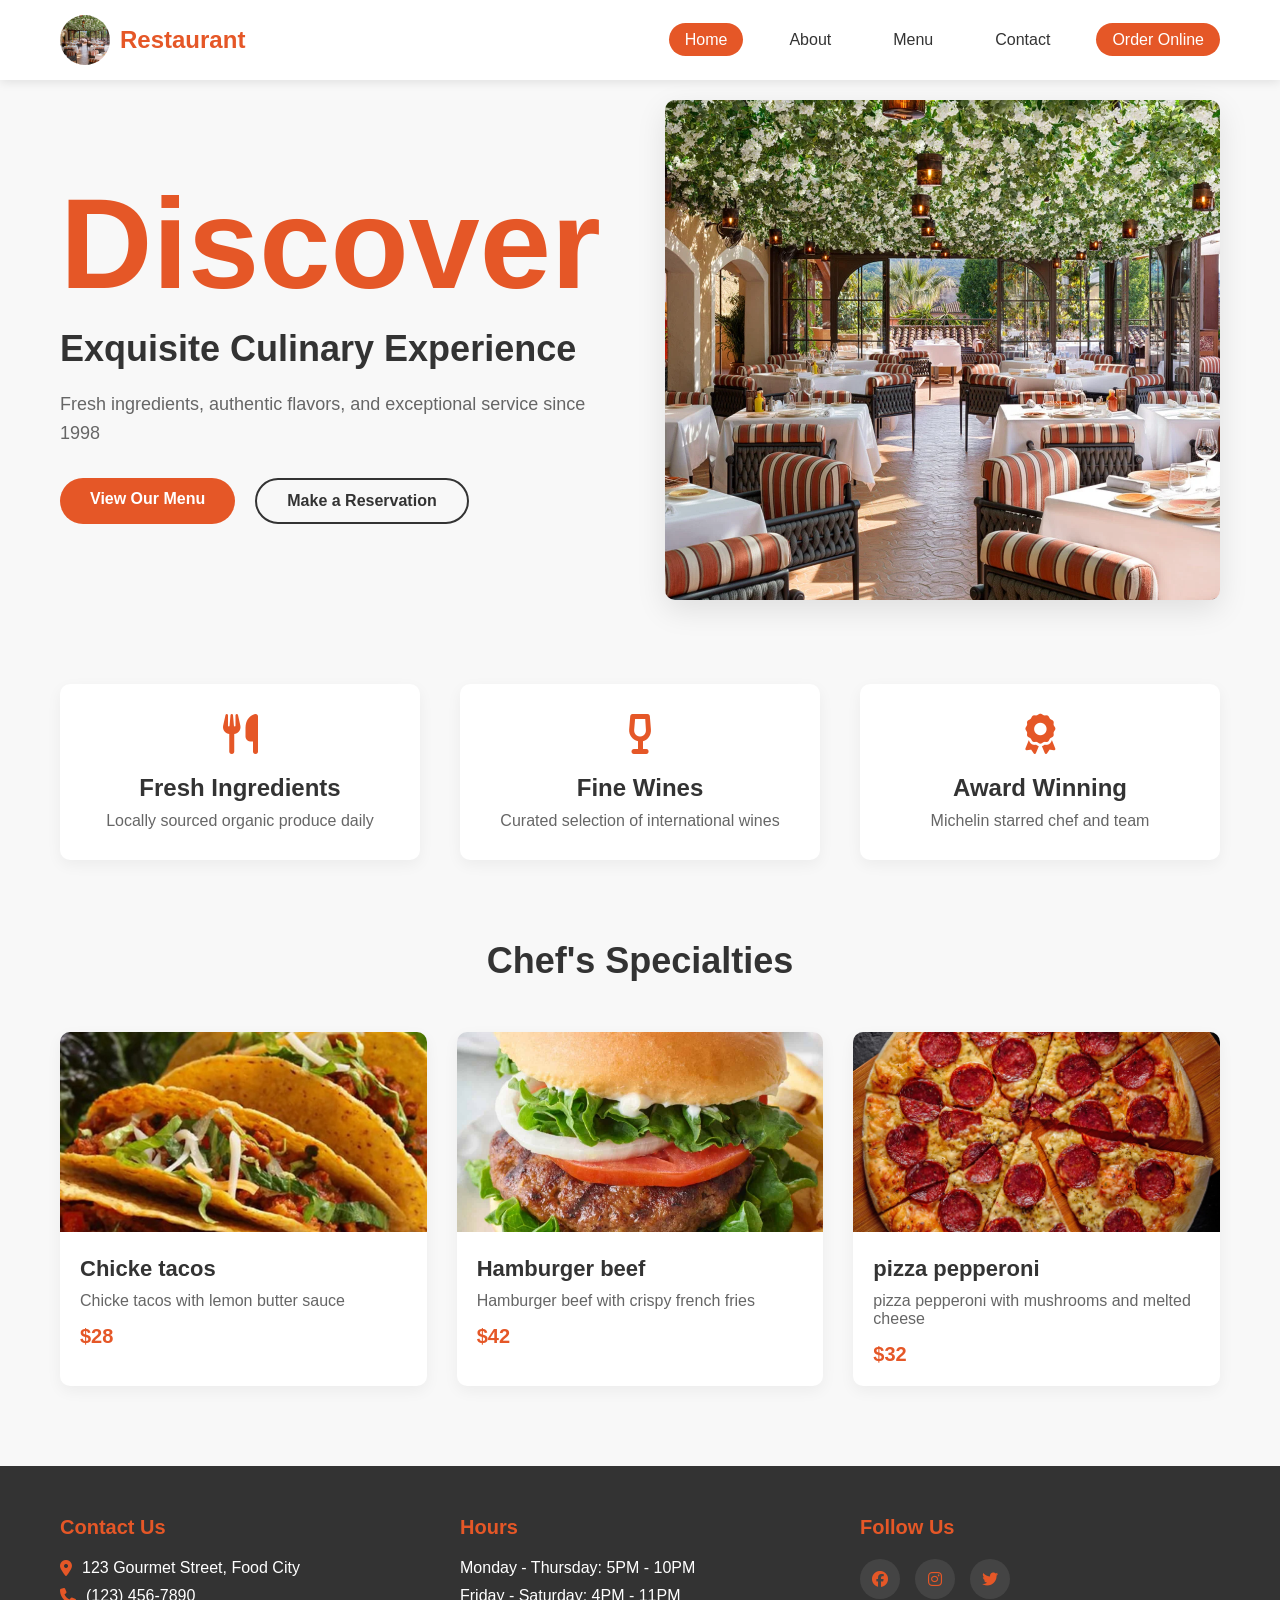
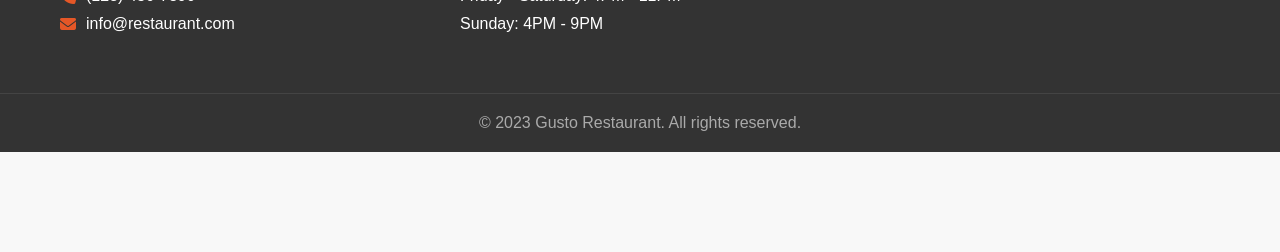
==== index.html @ 21a304e9 "first commit" ====
<!DOCTYPE html>
<html lang="en">
<head>
    <meta charset="UTF-8">
    <meta name="viewport" content="width=device-width, initial-scale=1.0">
    <title>Restaurant - Fine Dining Experience</title>
    <link rel="stylesheet" href="style.css">
    <link rel="stylesheet" href="https://cdnjs.cloudflare.com/ajax/libs/font-awesome/6.4.0/css/all.min.css">
</head>
<body>
    <!-- Navigation -->
    <nav>
        <div class="nav-container">
            <div class="logo">
                <a href="#"><img src="images/Restaurant.jpg" alt="Gusto Restaurant Logo">Restaurant</a>
            </div>
            <ul class="nav-menu">
                <li><a href="#" class="active">Home</a></li>
                <li><a href="#about">About</a></li>
                <li><a href="menu.html">Menu</a></li>
                <li><a href="#contact">Contact</a></li>
                <li><a href="menu.html" class="order-btn">Order Online</a></li>
            </ul>
            <div class="hamburger">
                <i class="fas fa-bars"></i>
            </div>
        </div>
    </nav>

    <!-- Hero Section -->
    <section class="hero">
        <div class="hero-content">
            <h1>Discover</h1>
            <h2>Exquisite Culinary Experience</h2>
            <p>Fresh ingredients, authentic flavors, and exceptional service since 1998</p>
            <div class="hero-buttons">
                <a href="menu.html" class="btn-primary">View Our Menu</a>
                <a href="#reservation" class="btn-secondary">Make a Reservation</a>
            </div>
        </div>
        <div class="hero-image">
            <img src="images/Restaurant.jpg" alt="Restaurant interior">
        </div>
    </section>

    <!-- Features Section -->
    <section class="features">
        <div class="feature-card">
            <i class="fas fa-utensils"></i>
            <h3>Fresh Ingredients</h3>
            <p>Locally sourced organic produce daily</p>
        </div>
        <div class="feature-card">
            <i class="fas fa-wine-glass-alt"></i>
            <h3>Fine Wines</h3>
            <p>Curated selection of international wines</p>
        </div>
        <div class="feature-card">
            <i class="fas fa-award"></i>
            <h3>Award Winning</h3>
            <p>Michelin starred chef and team</p>
        </div>
    </section>

    <!-- Menu Preview -->
    <section class="menu-preview" id="menu">
        <h2>Chef's Specialties</h2>
        <div class="menu-items">
            <div class="menu-item">
                <img src="images/chicken-tacos.jpg" alt="Chicke tacos">
                <h3>Chicke tacos</h3>
                <p>Chicke tacos with lemon butter sauce</p>
                <span class="price">$28</span>
            </div>
            <div class="menu-item">
                <img src="images/Hamburger_beef.jpg" alt="Hamburger beef">
                <h3>Hamburger beef</h3>
                <p>Hamburger beef with crispy french fries</p>
                <span class="price">$42</span>
            </div>
            <div class="menu-item">
                <img src="images/pizza_pepperoni.jpg" alt="pizza pepperoni">
                <h3>pizza pepperoni</h3>
                <p>pizza pepperoni with mushrooms and melted cheese</p>
                <span class="price">$32</span>
            </div>
        </div>
    </section>

    <!-- Footer -->
    <footer id="contact">
        <div class="footer-content">
            <div class="footer-section">
                <h3>Contact Us</h3>
                <p><i class="fas fa-map-marker-alt"></i> 123 Gourmet Street, Food City</p>
                <p><i class="fas fa-phone"></i> (123) 456-7890</p>
                <p><i class="fas fa-envelope"></i> info@restaurant.com</p>
            </div>
            <div class="footer-section">
                <h3>Hours</h3>
                <p>Monday - Thursday: 5PM - 10PM</p>
                <p>Friday - Saturday: 4PM - 11PM</p>
                <p>Sunday: 4PM - 9PM</p>
            </div>
            <div class="footer-section">
                <h3>Follow Us</h3>
                <div class="social-icons">
                    <a href="#"><i class="fab fa-facebook"></i></a>
                    <a href="#"><i class="fab fa-instagram"></i></a>
                    <a href="#"><i class="fab fa-twitter"></i></a>
                </div>
            </div>
        </div>
        <div class="footer-bottom">
            <p>&copy; 2023 Gusto Restaurant. All rights reserved.</p>
        </div>
    </footer>

    <script src="script.js"></script>
</body>
</html>
---- style.css ----
* {
    margin: 0;
    padding: 0;
    box-sizing: border-box;
    font-family: 'Segoe UI', Tahoma, Geneva, Verdana, sans-serif;
}

body {
    margin: 0;
    padding: 0;
    background-color: #f8f8f8;
    color: #333;
}

/* Navigation Styles */
nav {
    background-color: white;
    box-shadow: 0 2px 10px rgba(0,0,0,0.1);
    position: fixed;
    width: 100%;
    top: 0;
    z-index: 1000;
}

.nav-container {
    max-width: 1200px;
    margin: 0 auto;
    padding: 0 20px;
    display: flex;
    justify-content: space-between;
    align-items: center;
    height: 80px;
}

.logo {
    display: flex;
    align-items: center;
}

.logo a {
    display: flex;
    align-items: center;
    text-decoration: none;
    color: #E55727;
    font-size: 24px;
    font-weight: bold;
}

.logo img {
    width: 50px;
    height: 50px;
    border-radius: 50%;
    margin-right: 10px;
    object-fit: cover;
}

.nav-menu {
    display: flex;
    list-style-type: none;
    gap: 30px;
}

.nav-menu li a {
    text-decoration: none;
    color: #333;
    font-weight: 500;
    padding: 8px 16px;
    border-radius: 25px;
    transition: all 0.3s ease;
}

.nav-menu li a:hover {
    color: white;
    background-color: #E55727;
}

.nav-menu li a.active {
    background-color: #E55727;
    color: white;
}

.nav-menu li a.order-btn {
    background-color: #E55727;
    color: white;
}

.nav-menu li a.order-btn:hover {
    background-color: #E55727;
}

.hamburger {
    display: none;
    font-size: 24px;
    cursor: pointer;
}

/* Hero Section */
.hero {
    max-width: 1200px;
    margin: 100px auto 50px;
    padding: 0 20px;
    display: grid;
    grid-template-columns: 1fr 1fr;
    gap: 50px;
    align-items: center;
}

.hero-content h1 {
    font-size: 128px;
    color: #E55727;
    line-height: 1;
    margin-bottom: 20px;
}

.hero-content h2 {
    font-size: 36px;
    color: #333;
    margin-bottom: 20px;
}

.hero-content p {
    font-size: 18px;
    color: #666;
    margin-bottom: 30px;
    line-height: 1.6;
}

.hero-buttons {
    display: flex;
    gap: 20px;
}

.btn-primary, .btn-secondary {
    padding: 12px 30px;
    border-radius: 25px;
    text-decoration: none;
    font-weight: 600;
    display: inline-block;
    transition: all 0.3s ease;
}

.btn-primary {
    background-color: #E55727;
    color: white;
}

.btn-primary:hover {
    background-color: #c94a20;
    transform: translateY(-3px);
    box-shadow: 0 5px 15px rgba(229, 87, 39, 0.3);
}

.btn-secondary {
    background-color: transparent;
    color: #333;
    border: 2px solid #333;
}

.btn-secondary:hover {
    background-color: #333;
    color: white;
    transform: translateY(-3px);
}

.hero-image img {
    width: 100%;
    height: 500px;
    object-fit: cover;
    border-radius: 10px;
    box-shadow: 0 10px 30px rgba(0,0,0,0.1);
}

/* Features Section */
.features {
    max-width: 1200px;
    margin: 80px auto;
    padding: 0 20px;
    display: grid;
    grid-template-columns: repeat(3, 1fr);
    gap: 40px;
}

.feature-card {
    text-align: center;
    padding: 30px;
    background-color: white;
    border-radius: 10px;
    box-shadow: 0 5px 15px rgba(0,0,0,0.05);
    transition: transform 0.3s ease;
}

.feature-card:hover {
    transform: translateY(-10px);
}

.feature-card i {
    font-size: 40px;
    color: #E55727;
    margin-bottom: 20px;
}

.feature-card h3 {
    font-size: 24px;
    margin-bottom: 10px;
    color: #333;
}

.feature-card p {
    color: #666;
}

/* Menu Preview */
.menu-preview {
    max-width: 1200px;
    margin: 80px auto;
    padding: 0 20px;
}

.menu-preview h2 {
    text-align: center;
    font-size: 36px;
    margin-bottom: 50px;
    color: #333;
}

.menu-items {
    display: grid;
    grid-template-columns: repeat(3, 1fr);
    gap: 30px;
}

.menu-item {
    background-color: white;
    border-radius: 10px;
    overflow: hidden;
    box-shadow: 0 5px 15px rgba(0,0,0,0.05);
    transition: transform 0.3s ease;
}

.menu-item:hover {
    transform: translateY(-10px);
}

.menu-item img {
    width: 100%;
    height: 200px;
    object-fit: cover;
}

.menu-item h3 {
    padding: 20px 20px 10px;
    font-size: 22px;
    color: #333;
}

.menu-item p {
    padding: 0 20px;
    color: #666;
    margin-bottom: 15px;
}

.price {
    display: block;
    padding: 0 20px 20px;
    font-size: 20px;
    font-weight: bold;
    color: #E55727;
}

/* Footer */
footer {
    background-color: #333;
    color: white;
    margin-top: 80px;
}

.footer-content {
    max-width: 1200px;
    margin: 0 auto;
    padding: 50px 20px;
    display: grid;
    grid-template-columns: repeat(3, 1fr);
    gap: 40px;
}

.footer-section h3 {
    font-size: 20px;
    margin-bottom: 20px;
    color: #E55727;
}

.footer-section p {
    margin-bottom: 10px;
    display: flex;
    align-items: center;
    gap: 10px;
}

.footer-section i {
    color: #E55727;
}

.social-icons {
    display: flex;
    gap: 15px;
    margin-top: 20px;
}

.social-icons a {
    display: inline-flex;
    align-items: center;
    justify-content: center;
    width: 40px;
    height: 40px;
    background-color: #444;
    border-radius: 50%;
    color: white;
    text-decoration: none;
    transition: all 0.3s ease;
}

.social-icons a:hover {
    background-color: #E55727;
    transform: translateY(-3px);
}

.footer-bottom {
    text-align: center;
    padding: 20px;
    border-top: 1px solid #444;
    color: #aaa;
}

/* Responsive Design */
@media (max-width: 1024px) {
    .hero-content h1 {
        font-size: 96px;
    }
    
    .features, .menu-items {
        grid-template-columns: repeat(2, 1fr);
    }
}

@media (max-width: 768px) {
    .nav-menu {
        display: none;
        position: absolute;
        top: 80px;
        left: 0;
        width: 100%;
        background-color: white;
        flex-direction: column;
        padding: 20px;
        box-shadow: 0 5px 10px rgba(0,0,0,0.1);
    }
    
    .nav-menu.active {
        display: flex;
    }
    
    .hamburger {
        display: block;
    }
    
    .hero {
        grid-template-columns: 1fr;
        margin-top: 120px;
    }
    
    .hero-content h1 {
        font-size: 72px;
    }
    
    .hero-content h2 {
        font-size: 28px;
    }
    
    .hero-buttons {
        flex-direction: column;
    }
    
    .features, .menu-items, .footer-content {
        grid-template-columns: 1fr;
    }
}


/* Menu Header */
.menu-header {
    background: linear-gradient(rgba(0, 0, 0, 0.7), rgba(0, 0, 0, 0.7)), 
                url('https://images.unsplash.com/photo-1414235077428-338989a2e8c0?ixlib=rb-4.0.3&auto=format&fit=crop&w=1470&q=80');
    background-size: cover;
    background-position: center;
    height: 300px;
    display: flex;
    align-items: center;
    justify-content: center;
    margin-top: 80px;
}

.menu-title h1 {
    font-size: 72px;
    color: white;
    text-align: center;
    text-transform: uppercase;
    letter-spacing: 3px;
    text-shadow: 2px 2px 4px rgba(0, 0, 0, 0.5);
}

/* Menu Section */
.menu-section {
    padding: 60px 0;
    background-color: #f8f8f8;
}

.container {
    max-width: 1200px;
    margin: 0 auto;
    padding: 0 20px;
}

.menu-row {
    display: grid;
    grid-template-columns: repeat(2, 1fr);
    gap: 30px;
    margin-bottom: 30px;
}

.menu-item-card {
    background-color: white;
    border-radius: 15px;
    overflow: hidden;
    box-shadow: 0 5px 15px rgba(0, 0, 0, 0.08);
    transition: all 0.3s ease;
    display: flex;
    height: 200px;
}

.menu-item-card:hover {
    transform: translateY(-5px);
    box-shadow: 0 10px 25px rgba(0, 0, 0, 0.12);
}

.menu-item-image {
    width: 40%;
    overflow: hidden;
}

.menu-item-image img {
    width: 100%;
    height: 100%;
    object-fit: cover;
    transition: transform 0.3s ease;
}

.menu-item-card:hover .menu-item-image img {
    transform: scale(1.05);
}

.menu-item-content {
    width: 60%;
    padding: 20px;
    display: flex;
    flex-direction: column;
    justify-content: space-between;
}

.menu-item-content h3 {
    font-size: 22px;
    color: #333;
    margin-bottom: 10px;
    font-weight: 600;
}

.item-description {
    color: #666;
    font-size: 14px;
    line-height: 1.5;
    margin-bottom: 15px;
    flex-grow: 1;
}

.item-bottom {
    display: flex;
    justify-content: space-between;
    align-items: center;
}

.item-price {
    font-size: 24px;
    font-weight: bold;
    color: #E55727;
}

.quantity-controls {
    display: flex;
    align-items: center;
    background-color: #f0f0f0;
    border-radius: 25px;
    padding: 5px;
}

.quantity-btn {
    background-color: #E55727;
    color: white;
    border: none;
    width: 30px;
    height: 30px;
    border-radius: 50%;
    display: flex;
    align-items: center;
    justify-content: center;
    cursor: pointer;
    font-size: 14px;
    transition: all 0.3s ease;
}

.quantity-btn:hover {
    background-color: #c94a20;
    transform: scale(1.1);
}

.quantity {
    margin: 0 15px;
    font-size: 18px;
    font-weight: 600;
    min-width: 30px;
    text-align: center;
}

/* Order Summary */
.order-summary {
    position: fixed;
    bottom: 0;
    left: 0;
    right: 0;
    background-color: white;
    box-shadow: 0 -5px 15px rgba(0, 0, 0, 0.1);
    padding: 20px;
    z-index: 100;
}

.order-container {
    max-width: 1200px;
    margin: 0 auto;
    display: flex;
    align-items: center;
    justify-content: space-between;
}

.order-container h3 {
    font-size: 24px;
    color: #333;
    margin-right: 30px;
}

.order-items {
    flex-grow: 1;
    display: flex;
    gap: 20px;
    overflow-x: auto;
    padding: 10px 0;
}

.order-item {
    display: flex;
    align-items: center;
    background-color: #f8f8f8;
    padding: 10px 15px;
    border-radius: 10px;
    min-width: 200px;
}

.order-item span {
    margin-right: 10px;
}

.order-item-name {
    font-weight: 500;
    flex-grow: 1;
}

.order-item-quantity {
    color: #E55727;
    font-weight: bold;
}

.order-item-price {
    font-weight: bold;
}

.order-total {
    margin: 0 30px;
    display: flex;
    align-items: center;
    gap: 10px;
}

.order-total span:first-child {
    font-size: 18px;
    color: #666;
}

.total-price {
    font-size: 28px;
    font-weight: bold;
    color: #E55727;
}

.checkout-btn {
    background-color: #E55727;
    color: white;
    border: none;
    padding: 15px 40px;
    border-radius: 25px;
    font-size: 18px;
    font-weight: 600;
    cursor: pointer;
    transition: all 0.3s ease;
}

.checkout-btn:hover {
    background-color: #E55727;
    transform: translateY(-2px);
}

/* Footer adjustments for menu page */
footer {
    margin-bottom: 100px; /* To make space for the order summary */
}

/* Responsive Design */
@media (max-width: 1024px) {
    .menu-row {
        grid-template-columns: 1fr;
    }
    
    .menu-item-card {
        height: auto;
    }
}

@media (max-width: 768px) {
    .menu-title h1 {
        font-size: 48px;
    }
    
    .order-container {
        flex-direction: column;
        gap: 20px;
    }
    
    .order-items {
        width: 100%;
        justify-content: flex-start;
    }
    
    .order-total {
        margin: 0;
    }
    
    footer {
        margin-bottom: 150px;
    }
}

@media (max-width: 480px) {
    .menu-item-card {
        flex-direction: column;
        height: auto;
    }
    
    .menu-item-image {
        width: 100%;
        height: 200px;
    }
    
    .menu-item-content {
        width: 100%;
    }
    
    .menu-item-content h3 {
        font-size: 20px;
    }
    
    .item-price {
        font-size: 20px;
    }
}
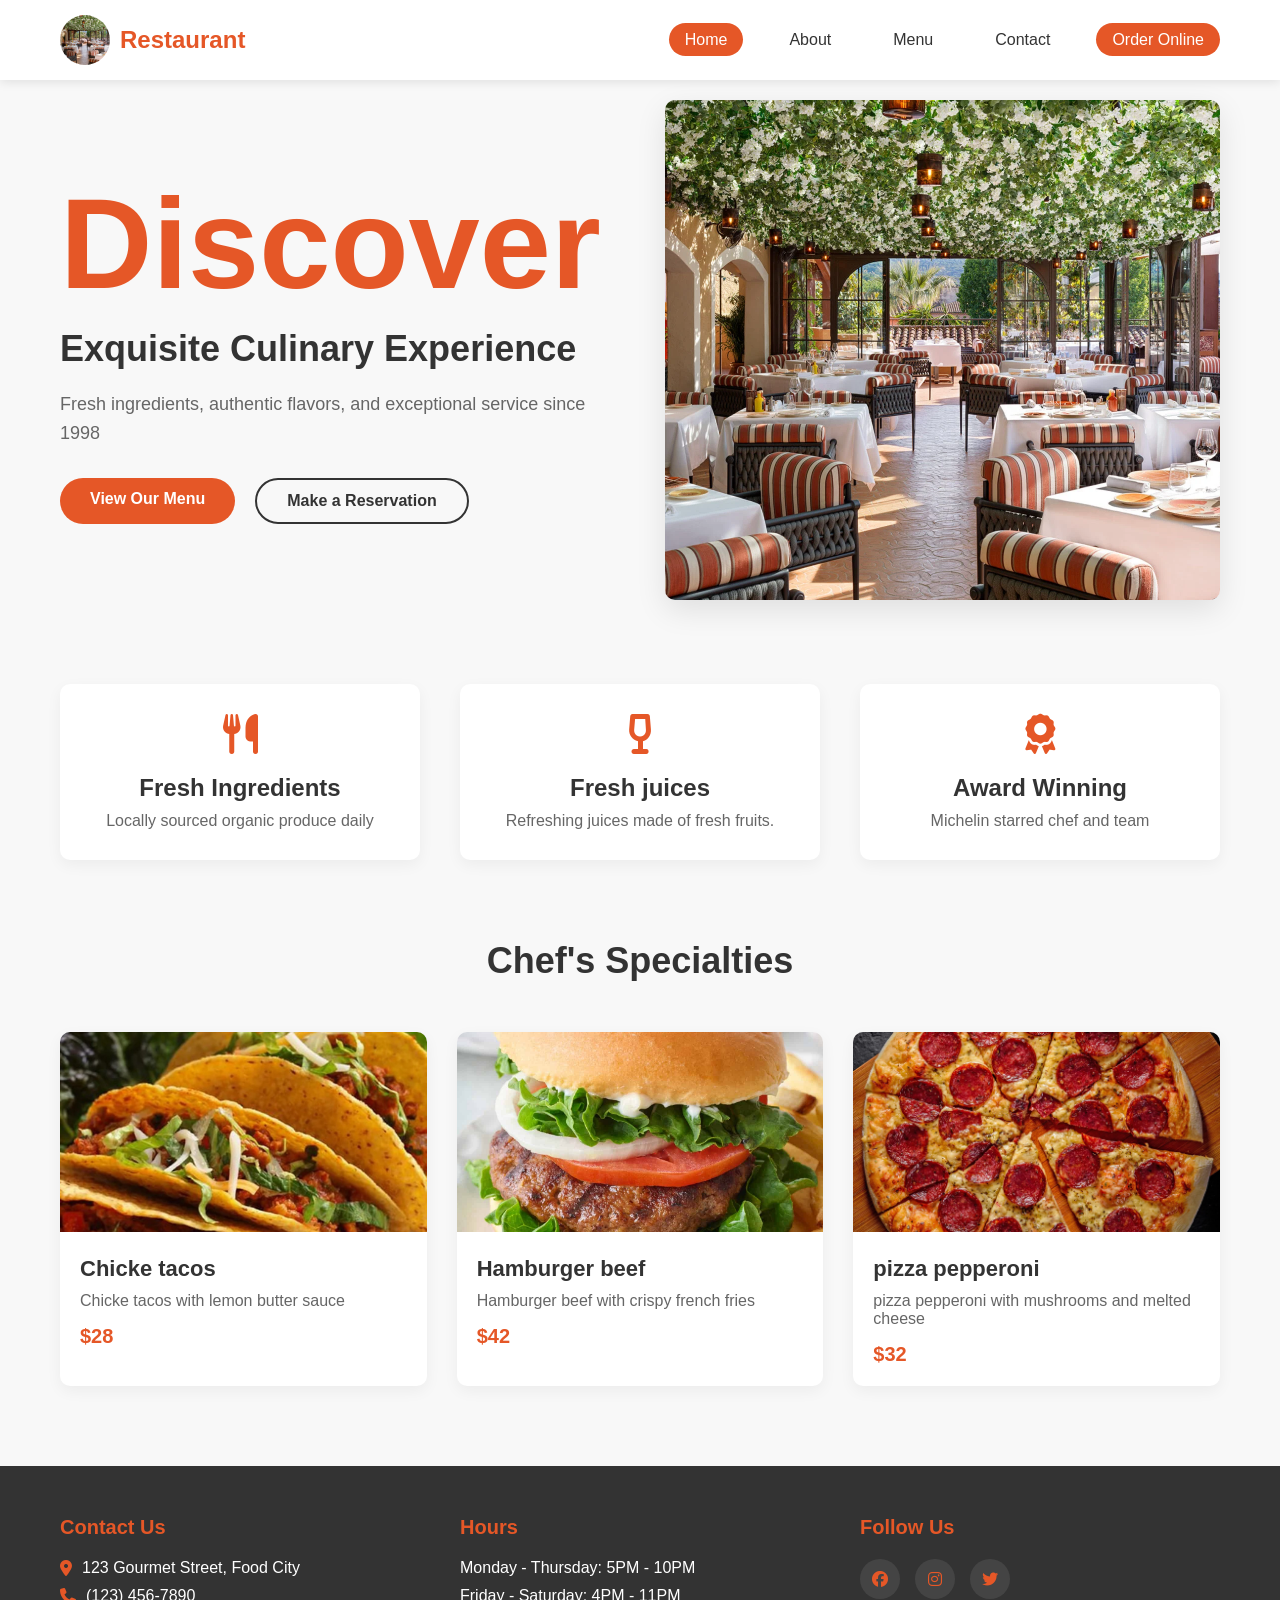
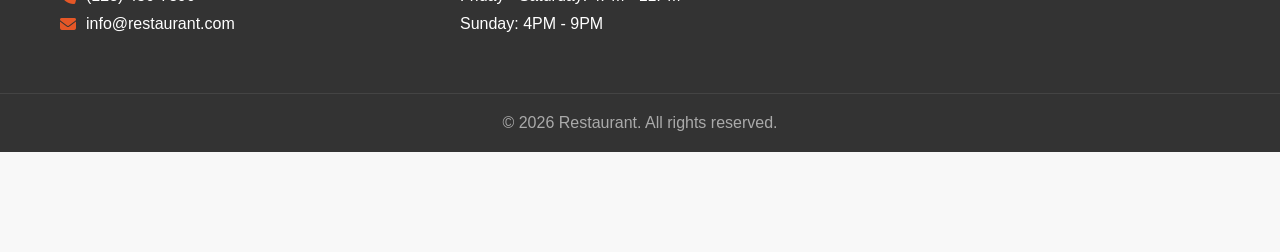
==== commit 07c0a648: "mege the js and css files into one" ====
--- a/index.html
+++ b/index.html
@@ -52,8 +52,8 @@
         </div>
         <div class="feature-card">
             <i class="fas fa-wine-glass-alt"></i>
-            <h3>Fine Wines</h3>
-            <p>Curated selection of international wines</p>
+            <h3>Fresh juices</h3>
+            <p>Refreshing juices made of fresh fruits.</p>
         </div>
         <div class="feature-card">
             <i class="fas fa-award"></i>
@@ -105,17 +105,18 @@
             <div class="footer-section">
                 <h3>Follow Us</h3>
                 <div class="social-icons">
-                    <a href="#"><i class="fab fa-facebook"></i></a>
-                    <a href="#"><i class="fab fa-instagram"></i></a>
-                    <a href="#"><i class="fab fa-twitter"></i></a>
+                    <a href="facebook.com"><i class="fab fa-facebook"></i></a>
+                    <a href="instagram.com"><i class="fab fa-instagram"></i></a>
+                    <a href="x.com"><i class="fab fa-twitter"></i></a>
                 </div>
             </div>
         </div>
         <div class="footer-bottom">
-            <p>&copy; 2023 Gusto Restaurant. All rights reserved.</p>
+            <p>&copy; 2026 Restaurant. All rights reserved.</p>
         </div>
     </footer>
 
-    <script src="script.js"></script>
+    <!-- <script src="script.js"></script> -->
+     <script src="script.js" defer></script>
 </body>
 </html>
--- a/style.css
+++ b/style.css
@@ -72,6 +72,7 @@
 .nav-menu li a:hover {
     color: white;
     background-color: #E55727;
+    box-shadow:2px 2px 2px #333;
 }
 
 .nav-menu li a.active {
@@ -79,6 +80,10 @@
     color: white;
 }
 
+.nav-menu li a.active:hover {
+    box-shadow:2px 2px 2px #333;
+}
+
 .nav-menu li a.order-btn {
     background-color: #E55727;
     color: white;
@@ -86,6 +91,7 @@
 
 .nav-menu li a.order-btn:hover {
     background-color: #E55727;
+    box-shadow:2px 2px 2px #333;
 }
 
 .hamburger {
@@ -687,4 +693,452 @@
     .item-price {
         font-size: 20px;
     }
+}
+
+/* Checkout Page Styles */
+.checkout-container {
+    max-width: 800px;
+    margin: 100px auto 50px;
+    padding: 0 20px;
+}
+
+.checkout-wrapper {
+    background-color: white;
+    border-radius: 20px;
+    box-shadow: 0 10px 30px rgba(0, 0, 0, 0.1);
+    overflow: hidden;
+    padding: 30px;
+}
+
+/* Receipt Header */
+.receipt-header {
+    display: flex;
+    align-items: center;
+    margin-bottom: 30px;
+    padding-bottom: 20px;
+    border-bottom: 2px solid #f0f0f0;
+}
+
+.device-icon {
+    background-color: #f8f8f8;
+    padding: 15px;
+    border-radius: 12px;
+    margin-right: 20px;
+    display: flex;
+    align-items: center;
+    gap: 10px;
+    font-size: 14px;
+    color: #666;
+}
+
+.device-icon i {
+    font-size: 24px;
+    color: #333;
+}
+
+.receipt-title h1 {
+    font-size: 28px;
+    color: #333;
+    margin-bottom: 5px;
+}
+
+.receipt-subtitle {
+    color: #666;
+    font-size: 16px;
+    margin-bottom: 5px;
+}
+
+.receipt-date {
+    color: #888;
+    font-size: 14px;
+}
+
+/* Receipt Navigation */
+.receipt-nav {
+    background-color: #f8f8f8;
+    border-radius: 12px;
+    padding: 15px;
+    margin-bottom: 30px;
+}
+
+.receipt-nav ul {
+    display: flex;
+    list-style: none;
+    justify-content: space-between;
+    margin: 0;
+    padding: 0;
+}
+
+.receipt-nav li a {
+    text-decoration: none;
+    color: #666;
+    font-weight: 500;
+    padding: 8px 16px;
+    border-radius: 20px;
+    transition: all 0.3s ease;
+}
+
+.receipt-nav li a:hover,
+.receipt-nav li a.active {
+    background-color: #E55727;
+    color: white;
+}
+
+/* Order Receipt */
+.order-receipt {
+    background-color: #f8f8f8;
+    border-radius: 15px;
+    padding: 30px;
+    margin-bottom: 30px;
+}
+
+.receipt-items {
+    margin-bottom: 30px;
+}
+
+.receipt-item {
+    display: flex;
+    justify-content: space-between;
+    align-items: center;
+    padding: 15px 0;
+    border-bottom: 1px dashed #ddd;
+}
+
+.receipt-item:last-child {
+    border-bottom: none;
+}
+
+.item-info {
+    display: flex;
+    align-items: center;
+    gap: 10px;
+}
+
+.item-info h3 {
+    font-size: 18px;
+    color: #333;
+    font-weight: 500;
+}
+
+.item-quantity {
+    color: #E55727;
+    font-weight: 600;
+    background-color: white;
+    padding: 2px 8px;
+    border-radius: 10px;
+    font-size: 14px;
+}
+
+.item-price {
+    font-size: 18px;
+    font-weight: 600;
+    color: #333;
+}
+
+/* Receipt Totals */
+.receipt-subtotal,
+.receipt-tax,
+.receipt-total {
+    display: flex;
+    justify-content: space-between;
+    align-items: center;
+    padding: 10px 0;
+}
+
+.receipt-subtotal {
+    margin-top: 20px;
+    padding-top: 20px;
+    border-top: 2px solid #ddd;
+}
+
+.receipt-total {
+    padding-top: 20px;
+    border-top: 2px solid #333;
+    margin-top: 10px;
+}
+
+.subtotal-label,
+.tax-label,
+.total-label {
+    font-size: 16px;
+    color: #666;
+}
+
+.subtotal-price,
+.tax-price {
+    font-size: 16px;
+    color: #666;
+}
+
+.total-label {
+    font-size: 20px;
+    font-weight: 600;
+    color: #333;
+}
+
+.total-price {
+    font-size: 28px;
+    font-weight: 700;
+    color: #E55727;
+}
+
+/* Order Details */
+.order-details {
+    background-color: white;
+    border-radius: 12px;
+    padding: 20px;
+    margin: 30px 0;
+}
+
+.detail-row {
+    display: flex;
+    justify-content: space-between;
+    align-items: center;
+    padding: 10px 0;
+    border-bottom: 1px solid #f0f0f0;
+}
+
+.detail-row:last-child {
+    border-bottom: none;
+}
+
+.detail-label {
+    color: #666;
+    font-size: 14px;
+}
+
+.detail-value {
+    color: #333;
+    font-weight: 500;
+}
+
+/* Thank You Section */
+.thank-you-section {
+    text-align: center;
+    padding: 40px 20px;
+    background: linear-gradient(135deg, #f8f8f8 0%, white 100%);
+    border-radius: 15px;
+    margin: 30px 0;
+    border: 2px dashed #E55727;
+}
+
+.thank-you-icon {
+    font-size: 64px;
+    color: #4CAF50;
+    margin-bottom: 20px;
+}
+
+.thank-you-section h2 {
+    font-size: 36px;
+    color: #333;
+    margin-bottom: 15px;
+    font-weight: 300;
+}
+
+.thank-you-message {
+    color: #666;
+    font-size: 16px;
+    line-height: 1.6;
+    max-width: 500px;
+    margin: 0 auto 20px;
+}
+
+.order-status {
+    font-size: 18px;
+    color: #333;
+}
+
+.status-preparing {
+    color: #E55727;
+    font-weight: 600;
+    background-color: rgba(229, 87, 39, 0.1);
+    padding: 5px 15px;
+    border-radius: 20px;
+}
+
+/* Action Buttons */
+.action-buttons {
+    display: grid;
+    grid-template-columns: repeat(3, 1fr);
+    gap: 15px;
+    margin: 30px 0;
+}
+
+.btn-home,
+.btn-order,
+.btn-receipt {
+    display: flex;
+    align-items: center;
+    justify-content: center;
+    gap: 10px;
+    padding: 15px;
+    border-radius: 10px;
+    text-decoration: none;
+    font-weight: 600;
+    font-size: 16px;
+    transition: all 0.3s ease;
+    border: none;
+    cursor: pointer;
+}
+
+.btn-home {
+    background-color: #333;
+    color: white;
+}
+
+.btn-home:hover {
+    background-color: #555;
+    transform: translateY(-3px);
+}
+
+.btn-order {
+    background-color: #E55727;
+    color: white;
+}
+
+.btn-order:hover {
+    background-color: #c94a20;
+    transform: translateY(-3px);
+}
+
+.btn-receipt {
+    background-color: white;
+    color: #333;
+    border: 2px solid #ddd;
+}
+
+.btn-receipt:hover {
+    background-color: #f8f8f8;
+    border-color: #333;
+    transform: translateY(-3px);
+}
+
+/* Order Timeline */
+.order-timeline {
+    display: flex;
+    justify-content: space-between;
+    position: relative;
+    margin: 40px 0 20px;
+}
+
+.order-timeline::before {
+    content: '';
+    position: absolute;
+    top: 30px;
+    left: 10%;
+    right: 10%;
+    height: 3px;
+    background-color: #ddd;
+    z-index: 1;
+}
+
+.timeline-step {
+    display: flex;
+    flex-direction: column;
+    align-items: center;
+    position: relative;
+    z-index: 2;
+    flex: 1;
+}
+
+.timeline-step.active .step-icon {
+    background-color: #E55727;
+    color: white;
+}
+
+.timeline-step.active .step-label {
+    color: #333;
+    font-weight: 600;
+}
+
+.step-icon {
+    width: 60px;
+    height: 60px;
+    background-color: #f8f8f8;
+    border-radius: 50%;
+    display: flex;
+    align-items: center;
+    justify-content: center;
+    font-size: 24px;
+    color: #999;
+    margin-bottom: 10px;
+    transition: all 0.3s ease;
+}
+
+.step-label {
+    font-size: 14px;
+    color: #999;
+    margin-bottom: 5px;
+    text-align: center;
+}
+
+.step-time {
+    font-size: 12px;
+    color: #999;
+    text-align: center;
+}
+
+/* Responsive Design */
+@media (max-width: 768px) {
+    .checkout-wrapper {
+        padding: 20px;
+    }
+    
+    .receipt-nav ul {
+        flex-direction: column;
+        gap: 10px;
+    }
+    
+    .receipt-nav li a {
+        display: block;
+        text-align: center;
+    }
+    
+    .action-buttons {
+        grid-template-columns: 1fr;
+    }
+    
+    .order-timeline {
+        flex-direction: column;
+        gap: 30px;
+    }
+    
+    .order-timeline::before {
+        display: none;
+    }
+    
+    .timeline-step {
+        flex-direction: row;
+        gap: 20px;
+        text-align: left;
+        align-items: center;
+    }
+    
+    .step-icon {
+        margin-bottom: 0;
+        min-width: 60px;
+    }
+}
+
+@media (max-width: 480px) {
+    .receipt-header {
+        flex-direction: column;
+        text-align: center;
+        gap: 20px;
+    }
+    
+    .device-icon {
+        margin-right: 0;
+        justify-content: center;
+    }
+    
+    .receipt-item {
+        flex-direction: column;
+        align-items: flex-start;
+        gap: 10px;
+    }
+    
+    .item-price {
+        align-self: flex-end;
+    }
 }
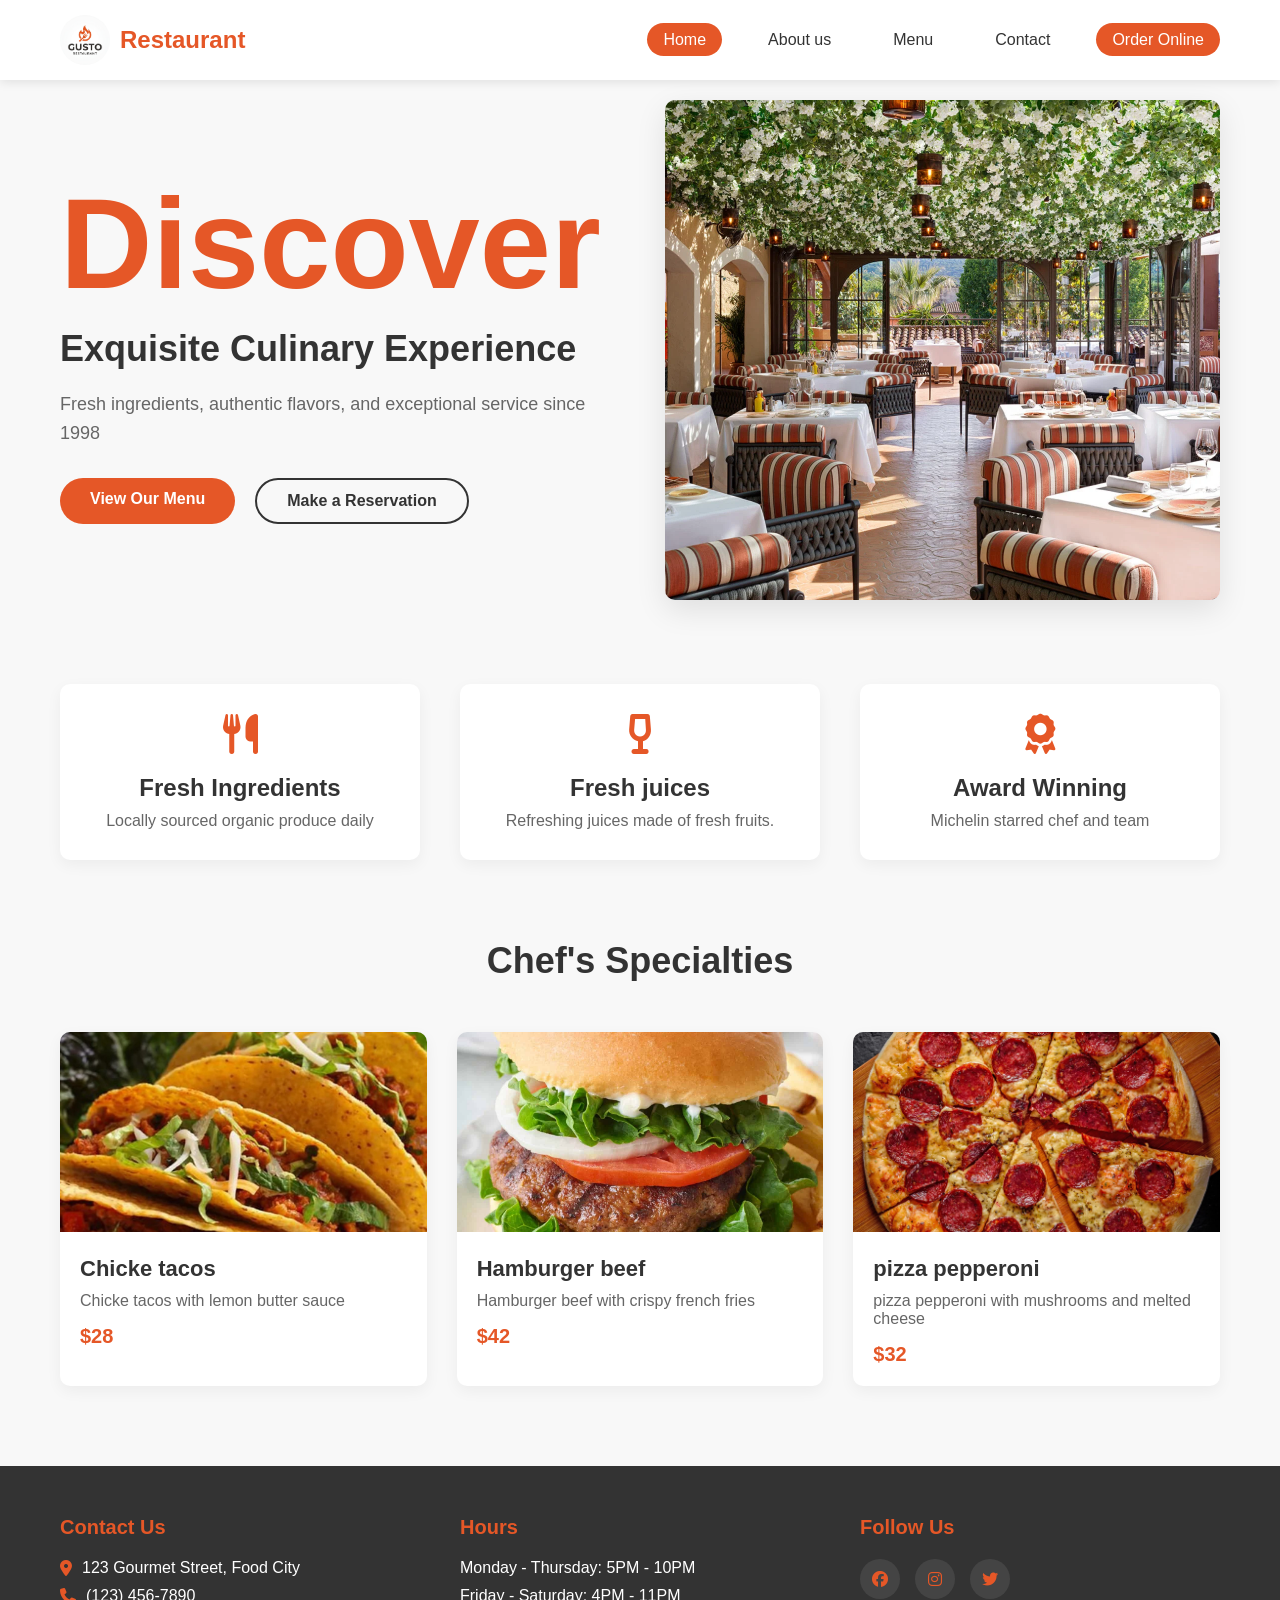
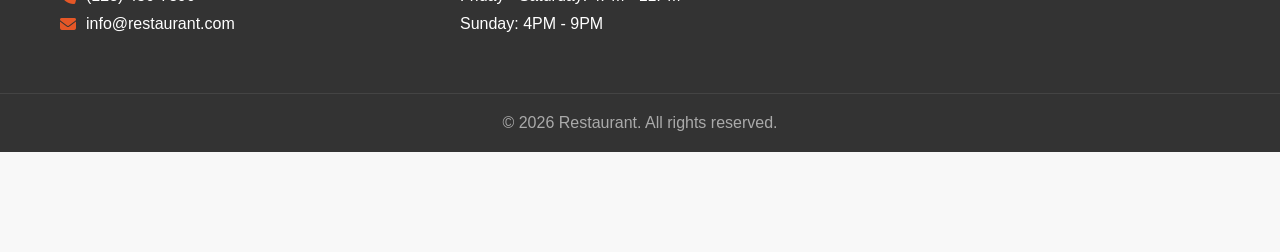
==== commit 7b1ddbf9: "feat: overhaul project structure, branding, and core pages Reorganized directories, standardized nav" ====
--- a/index.html
+++ b/index.html
@@ -4,22 +4,23 @@
     <meta charset="UTF-8">
     <meta name="viewport" content="width=device-width, initial-scale=1.0">
     <title>Restaurant - Fine Dining Experience</title>
-    <link rel="stylesheet" href="style.css">
+    <link rel="stylesheet" href="css/style.css">
     <link rel="stylesheet" href="https://cdnjs.cloudflare.com/ajax/libs/font-awesome/6.4.0/css/all.min.css">
+    <link rel="icon" type="image/png" href="images/GUSTO_favicon.png">
 </head>
 <body>
     <!-- Navigation -->
     <nav>
         <div class="nav-container">
             <div class="logo">
-                <a href="#"><img src="images/Restaurant.jpg" alt="Gusto Restaurant Logo">Restaurant</a>
+                <a href="index.html" class="active"><img src="images/GUSTO_logo.png" alt="Gusto Restaurant Logo">Restaurant</a>
             </div>
             <ul class="nav-menu">
-                <li><a href="#" class="active">Home</a></li>
-                <li><a href="#about">About</a></li>
-                <li><a href="menu.html">Menu</a></li>
-                <li><a href="#contact">Contact</a></li>
-                <li><a href="menu.html" class="order-btn">Order Online</a></li>
+                <li><a href="index.html" class="active">Home</a></li>
+                <li><a href="pages/about.html">About us</a></li>
+                <li><a href="pages/menu.html">Menu</a></li>
+                <li><a href="pages/contact.html">Contact</a></li>
+                <li><a href="pages/menu.html" class="order-btn">Order Online</a></li>
             </ul>
             <div class="hamburger">
                 <i class="fas fa-bars"></i>
@@ -34,7 +35,7 @@
             <h2>Exquisite Culinary Experience</h2>
             <p>Fresh ingredients, authentic flavors, and exceptional service since 1998</p>
             <div class="hero-buttons">
-                <a href="menu.html" class="btn-primary">View Our Menu</a>
+                <a href="pages/menu.html" class="btn-primary">View Our Menu</a>
                 <a href="#reservation" class="btn-secondary">Make a Reservation</a>
             </div>
         </div>
@@ -106,7 +107,7 @@
                 <h3>Follow Us</h3>
                 <div class="social-icons">
                     <a href="facebook.com"><i class="fab fa-facebook"></i></a>
-                    <a href="instagram.com"><i class="fab fa-instagram"></i></a>
+                    <a href="https://www.instagram.com/gusto_restaurant_/"><i class="fab fa-instagram"></i></a>
                     <a href="x.com"><i class="fab fa-twitter"></i></a>
                 </div>
             </div>
@@ -117,6 +118,6 @@
     </footer>
 
     <!-- <script src="script.js"></script> -->
-     <script src="script.js" defer></script>
+     <script src="js/script.js" defer></script>
 </body>
 </html>
--- a/css/style.css
+++ b/css/style.css
@@ -0,0 +1,1599 @@
+* {
+    margin: 0;
+    padding: 0;
+    box-sizing: border-box;
+    font-family: 'Segoe UI', Tahoma, Geneva, Verdana, sans-serif;
+}
+
+body {
+    margin: 0;
+    padding: 0;
+    background-color: #f8f8f8;
+    color: #333;
+}
+
+/* Navigation Styles */
+nav {
+    background-color: white;
+    box-shadow: 0 2px 10px rgba(0,0,0,0.1);
+    position: fixed;
+    width: 100%;
+    top: 0;
+    z-index: 1000;
+}
+
+.nav-container {
+    max-width: 1200px;
+    margin: 0 auto;
+    padding: 0 20px;
+    display: flex;
+    justify-content: space-between;
+    align-items: center;
+    height: 80px;
+}
+
+.logo {
+    display: flex;
+    align-items: center;
+}
+
+.logo a {
+    display: flex;
+    align-items: center;
+    text-decoration: none;
+    color: #E55727;
+    font-size: 24px;
+    font-weight: bold;
+}
+
+.logo img {
+    width: 50px;
+    height: 50px;
+    border-radius: 50%;
+    margin-right: 10px;
+    object-fit: cover;
+}
+
+.nav-menu {
+    display: flex;
+    list-style-type: none;
+    gap: 30px;
+}
+
+.nav-menu li a {
+    text-decoration: none;
+    color: #333;
+    font-weight: 500;
+    padding: 8px 16px;
+    border-radius: 25px;
+    transition: all 0.3s ease;
+}
+
+.nav-menu li a:hover {
+    color: white;
+    background-color: #E55727;
+    box-shadow:2px 2px 2px #333;
+}
+
+.nav-menu li a.active {
+    background-color: #E55727;
+    color: white;
+}
+
+.nav-menu li a.active:hover {
+    box-shadow:2px 2px 2px #333;
+}
+
+.nav-menu li a.order-btn {
+    background-color: #E55727;
+    color: white;
+}
+
+.nav-menu li a.order-btn:hover {
+    background-color: #E55727;
+    box-shadow:2px 2px 2px #333;
+}
+
+.hamburger {
+    display: none;
+    font-size: 24px;
+    cursor: pointer;
+}
+
+/* Hero Section */
+.hero {
+    max-width: 1200px;
+    margin: 100px auto 50px;
+    padding: 0 20px;
+    display: grid;
+    grid-template-columns: 1fr 1fr;
+    gap: 50px;
+    align-items: center;
+}
+
+.hero-content h1 {
+    font-size: 128px;
+    color: #E55727;
+    line-height: 1;
+    margin-bottom: 20px;
+}
+
+.hero-content h2 {
+    font-size: 36px;
+    color: #333;
+    margin-bottom: 20px;
+}
+
+.hero-content p {
+    font-size: 18px;
+    color: #666;
+    margin-bottom: 30px;
+    line-height: 1.6;
+}
+
+.hero-buttons {
+    display: flex;
+    gap: 20px;
+}
+
+.btn-primary, .btn-secondary {
+    padding: 12px 30px;
+    border-radius: 25px;
+    text-decoration: none;
+    font-weight: 600;
+    display: inline-block;
+    transition: all 0.3s ease;
+}
+
+.btn-primary {
+    background-color: #E55727;
+    color: white;
+}
+
+.btn-primary:hover {
+    background-color: #c94a20;
+    transform: translateY(-3px);
+    box-shadow: 0 5px 15px rgba(229, 87, 39, 0.3);
+}
+
+.btn-secondary {
+    background-color: transparent;
+    color: #333;
+    border: 2px solid #333;
+}
+
+.btn-secondary:hover {
+    background-color: #333;
+    color: white;
+    transform: translateY(-3px);
+}
+
+.hero-image img {
+    width: 100%;
+    height: 500px;
+    object-fit: cover;
+    border-radius: 10px;
+    box-shadow: 0 10px 30px rgba(0,0,0,0.1);
+}
+
+/* Features Section */
+.features {
+    max-width: 1200px;
+    margin: 80px auto;
+    padding: 0 20px;
+    display: grid;
+    grid-template-columns: repeat(3, 1fr);
+    gap: 40px;
+}
+
+.feature-card {
+    text-align: center;
+    padding: 30px;
+    background-color: white;
+    border-radius: 10px;
+    box-shadow: 0 5px 15px rgba(0,0,0,0.05);
+    transition: transform 0.3s ease;
+}
+
+.feature-card:hover {
+    transform: translateY(-10px);
+}
+
+.feature-card i {
+    font-size: 40px;
+    color: #E55727;
+    margin-bottom: 20px;
+}
+
+.feature-card h3 {
+    font-size: 24px;
+    margin-bottom: 10px;
+    color: #333;
+}
+
+.feature-card p {
+    color: #666;
+}
+
+/* Menu Preview */
+.menu-preview {
+    max-width: 1200px;
+    margin: 80px auto;
+    padding: 0 20px;
+}
+
+.menu-preview h2 {
+    text-align: center;
+    font-size: 36px;
+    margin-bottom: 50px;
+    color: #333;
+}
+
+.menu-items {
+    display: grid;
+    grid-template-columns: repeat(3, 1fr);
+    gap: 30px;
+}
+
+.menu-item {
+    background-color: white;
+    border-radius: 10px;
+    overflow: hidden;
+    box-shadow: 0 5px 15px rgba(0,0,0,0.05);
+    transition: transform 0.3s ease;
+}
+
+.menu-item:hover {
+    transform: translateY(-10px);
+}
+
+.menu-item img {
+    width: 100%;
+    height: 200px;
+    object-fit: cover;
+}
+
+.menu-item h3 {
+    padding: 20px 20px 10px;
+    font-size: 22px;
+    color: #333;
+}
+
+.menu-item p {
+    padding: 0 20px;
+    color: #666;
+    margin-bottom: 15px;
+}
+
+.price {
+    display: block;
+    padding: 0 20px 20px;
+    font-size: 20px;
+    font-weight: bold;
+    color: #E55727;
+}
+
+/* Footer */
+footer {
+    background-color: #333;
+    color: white;
+    margin-top: 80px;
+}
+
+.footer-content {
+    max-width: 1200px;
+    margin: 0 auto;
+    padding: 50px 20px;
+    display: grid;
+    grid-template-columns: repeat(3, 1fr);
+    gap: 40px;
+}
+
+.footer-section h3 {
+    font-size: 20px;
+    margin-bottom: 20px;
+    color: #E55727;
+}
+
+.footer-section p {
+    margin-bottom: 10px;
+    display: flex;
+    align-items: center;
+    gap: 10px;
+}
+
+.footer-section i {
+    color: #E55727;
+}
+
+.social-icons {
+    display: flex;
+    gap: 15px;
+    margin-top: 20px;
+}
+
+.social-icons a {
+    display: inline-flex;
+    align-items: center;
+    justify-content: center;
+    width: 40px;
+    height: 40px;
+    background-color: #444;
+    border-radius: 50%;
+    color: white;
+    text-decoration: none;
+    transition: all 0.3s ease;
+}
+
+.social-icons a:hover {
+    background-color: #E55727;
+    transform: translateY(-3px);
+}
+
+.footer-bottom {
+    text-align: center;
+    padding: 20px;
+    border-top: 1px solid #444;
+    color: #aaa;
+}
+
+/* Responsive Design */
+@media (max-width: 1024px) {
+    .hero-content h1 {
+        font-size: 96px;
+    }
+    
+    .features, .menu-items {
+        grid-template-columns: repeat(2, 1fr);
+    }
+}
+
+@media (max-width: 768px) {
+    .nav-menu {
+        display: none;
+        position: absolute;
+        top: 80px;
+        left: 0;
+        width: 100%;
+        background-color: white;
+        flex-direction: column;
+        padding: 20px;
+        box-shadow: 0 5px 10px rgba(0,0,0,0.1);
+    }
+    
+    .nav-menu.active {
+        display: flex;
+    }
+    
+    .hamburger {
+        display: block;
+    }
+    
+    .hero {
+        grid-template-columns: 1fr;
+        margin-top: 120px;
+    }
+    
+    .hero-content h1 {
+        font-size: 72px;
+    }
+    
+    .hero-content h2 {
+        font-size: 28px;
+    }
+    
+    .hero-buttons {
+        flex-direction: column;
+    }
+    
+    .features, .menu-items, .footer-content {
+        grid-template-columns: 1fr;
+    }
+}
+
+
+/* Menu Header */
+.menu-header {
+    background: linear-gradient(rgba(0, 0, 0, 0.7), rgba(0, 0, 0, 0.7)), 
+                url('https://images.unsplash.com/photo-1414235077428-338989a2e8c0?ixlib=rb-4.0.3&auto=format&fit=crop&w=1470&q=80');
+    background-size: cover;
+    background-position: center;
+    height: 300px;
+    display: flex;
+    align-items: center;
+    justify-content: center;
+    margin-top: 80px;
+}
+
+.menu-title h1 {
+    font-size: 72px;
+    color: white;
+    text-align: center;
+    text-transform: uppercase;
+    letter-spacing: 3px;
+    text-shadow: 2px 2px 4px rgba(0, 0, 0, 0.5);
+}
+
+/* Menu Section */
+.menu-section {
+    padding: 60px 0;
+    background-color: #f8f8f8;
+}
+
+.container {
+    max-width: 1200px;
+    margin: 0 auto;
+    padding: 0 20px;
+}
+
+.menu-row {
+    display: grid;
+    grid-template-columns: repeat(2, 1fr);
+    gap: 30px;
+    margin-bottom: 30px;
+}
+
+.menu-item-card {
+    background-color: white;
+    border-radius: 15px;
+    overflow: hidden;
+    box-shadow: 0 5px 15px rgba(0, 0, 0, 0.08);
+    transition: all 0.3s ease;
+    display: flex;
+    height: 200px;
+}
+
+.menu-item-card:hover {
+    transform: translateY(-5px);
+    box-shadow: 0 10px 25px rgba(0, 0, 0, 0.12);
+}
+
+.menu-item-image {
+    width: 40%;
+    overflow: hidden;
+}
+
+.menu-item-image img {
+    width: 100%;
+    height: 100%;
+    object-fit: cover;
+    transition: transform 0.3s ease;
+}
+
+.menu-item-card:hover .menu-item-image img {
+    transform: scale(1.05);
+}
+
+.menu-item-content {
+    width: 60%;
+    padding: 20px;
+    display: flex;
+    flex-direction: column;
+    justify-content: space-between;
+}
+
+.menu-item-content h3 {
+    font-size: 22px;
+    color: #333;
+    margin-bottom: 10px;
+    font-weight: 600;
+}
+
+.item-description {
+    color: #666;
+    font-size: 14px;
+    line-height: 1.5;
+    margin-bottom: 15px;
+    flex-grow: 1;
+}
+
+.item-bottom {
+    display: flex;
+    justify-content: space-between;
+    align-items: center;
+}
+
+.item-price {
+    font-size: 24px;
+    font-weight: bold;
+    color: #E55727;
+}
+
+.quantity-controls {
+    display: flex;
+    align-items: center;
+    background-color: #f0f0f0;
+    border-radius: 25px;
+    padding: 5px;
+}
+
+.quantity-btn {
+    background-color: #E55727;
+    color: white;
+    border: none;
+    width: 30px;
+    height: 30px;
+    border-radius: 50%;
+    display: flex;
+    align-items: center;
+    justify-content: center;
+    cursor: pointer;
+    font-size: 14px;
+    transition: all 0.3s ease;
+}
+
+.quantity-btn:hover {
+    background-color: #c94a20;
+    transform: scale(1.1);
+}
+
+.quantity {
+    margin: 0 15px;
+    font-size: 18px;
+    font-weight: 600;
+    min-width: 30px;
+    text-align: center;
+}
+
+/* Order Summary */
+.order-summary {
+    position: fixed;
+    bottom: 0;
+    left: 0;
+    right: 0;
+    background-color: white;
+    box-shadow: 0 -5px 15px rgba(0, 0, 0, 0.1);
+    padding: 20px;
+    z-index: 100;
+}
+
+.order-container {
+    max-width: 1200px;
+    margin: 0 auto;
+    display: flex;
+    align-items: center;
+    justify-content: space-between;
+}
+
+.order-container h3 {
+    font-size: 24px;
+    color: #333;
+    margin-right: 30px;
+}
+
+.order-items {
+    flex-grow: 1;
+    display: flex;
+    gap: 20px;
+    overflow-x: auto;
+    padding: 10px 0;
+}
+
+.order-item {
+    display: flex;
+    align-items: center;
+    background-color: #f8f8f8;
+    padding: 10px 15px;
+    border-radius: 10px;
+    min-width: 200px;
+}
+
+.order-item span {
+    margin-right: 10px;
+}
+
+.order-item-name {
+    font-weight: 500;
+    flex-grow: 1;
+}
+
+.order-item-quantity {
+    color: #E55727;
+    font-weight: bold;
+}
+
+.order-item-price {
+    font-weight: bold;
+}
+
+.order-total {
+    margin: 0 30px;
+    display: flex;
+    align-items: center;
+    gap: 10px;
+}
+
+.order-total span:first-child {
+    font-size: 18px;
+    color: #666;
+}
+
+.total-price {
+    font-size: 28px;
+    font-weight: bold;
+    color: #E55727;
+}
+
+.checkout-btn {
+    background-color: #E55727;
+    color: white;
+    border: none;
+    padding: 15px 40px;
+    border-radius: 25px;
+    font-size: 18px;
+    font-weight: 600;
+    cursor: pointer;
+    transition: all 0.3s ease;
+}
+
+.checkout-btn:hover {
+    background-color: #E55727;
+    transform: translateY(-2px);
+}
+
+/* Footer adjustments for menu page */
+footer {
+    margin-bottom: 100px; /* To make space for the order summary */
+}
+
+/* Responsive Design */
+@media (max-width: 1024px) {
+    .menu-row {
+        grid-template-columns: 1fr;
+    }
+    
+    .menu-item-card {
+        height: auto;
+    }
+}
+
+@media (max-width: 768px) {
+    .menu-title h1 {
+        font-size: 48px;
+    }
+    
+    .order-container {
+        flex-direction: column;
+        gap: 20px;
+    }
+    
+    .order-items {
+        width: 100%;
+        justify-content: flex-start;
+    }
+    
+    .order-total {
+        margin: 0;
+    }
+    
+    footer {
+        margin-bottom: 150px;
+    }
+}
+
+@media (max-width: 480px) {
+    .menu-item-card {
+        flex-direction: column;
+        height: auto;
+    }
+    
+    .menu-item-image {
+        width: 100%;
+        height: 200px;
+    }
+    
+    .menu-item-content {
+        width: 100%;
+    }
+    
+    .menu-item-content h3 {
+        font-size: 20px;
+    }
+    
+    .item-price {
+        font-size: 20px;
+    }
+}
+
+/* Checkout Page Styles */
+.checkout-container {
+    max-width: 800px;
+    margin: 100px auto 50px;
+    padding: 0 20px;
+}
+
+.checkout-wrapper {
+    background-color: white;
+    border-radius: 20px;
+    box-shadow: 0 10px 30px rgba(0, 0, 0, 0.1);
+    overflow: hidden;
+    padding: 30px;
+}
+
+/* Receipt Header */
+.receipt-header {
+    display: flex;
+    align-items: center;
+    margin-bottom: 30px;
+    padding-bottom: 20px;
+    border-bottom: 2px solid #f0f0f0;
+}
+
+.device-icon {
+    background-color: #f8f8f8;
+    padding: 15px;
+    border-radius: 12px;
+    margin-right: 20px;
+    display: flex;
+    align-items: center;
+    gap: 10px;
+    font-size: 14px;
+    color: #666;
+}
+
+.device-icon i {
+    font-size: 24px;
+    color: #333;
+}
+
+.receipt-title h1 {
+    font-size: 28px;
+    color: #333;
+    margin-bottom: 5px;
+}
+
+.receipt-subtitle {
+    color: #666;
+    font-size: 16px;
+    margin-bottom: 5px;
+}
+
+.receipt-date {
+    color: #888;
+    font-size: 14px;
+}
+
+/* Receipt Navigation */
+.receipt-nav {
+    background-color: #f8f8f8;
+    border-radius: 12px;
+    padding: 15px;
+    margin-bottom: 30px;
+}
+
+.receipt-nav ul {
+    display: flex;
+    list-style: none;
+    justify-content: space-between;
+    margin: 0;
+    padding: 0;
+}
+
+.receipt-nav li a {
+    text-decoration: none;
+    color: #666;
+    font-weight: 500;
+    padding: 8px 16px;
+    border-radius: 20px;
+    transition: all 0.3s ease;
+}
+
+.receipt-nav li a:hover,
+.receipt-nav li a.active {
+    background-color: #E55727;
+    color: white;
+}
+
+/* Order Receipt */
+.order-receipt {
+    background-color: #f8f8f8;
+    border-radius: 15px;
+    padding: 30px;
+    margin-bottom: 30px;
+}
+
+.receipt-items {
+    margin-bottom: 30px;
+}
+
+.receipt-item {
+    display: flex;
+    justify-content: space-between;
+    align-items: center;
+    padding: 15px 0;
+    border-bottom: 1px dashed #ddd;
+}
+
+.receipt-item:last-child {
+    border-bottom: none;
+}
+
+.item-info {
+    display: flex;
+    align-items: center;
+    gap: 10px;
+}
+
+.item-info h3 {
+    font-size: 18px;
+    color: #333;
+    font-weight: 500;
+}
+
+.item-quantity {
+    color: #E55727;
+    font-weight: 600;
+    background-color: white;
+    padding: 2px 8px;
+    border-radius: 10px;
+    font-size: 14px;
+}
+
+.item-price {
+    font-size: 18px;
+    font-weight: 600;
+    color: #333;
+}
+
+/* Receipt Totals */
+.receipt-subtotal,
+.receipt-tax,
+.receipt-total {
+    display: flex;
+    justify-content: space-between;
+    align-items: center;
+    padding: 10px 0;
+}
+
+.receipt-subtotal {
+    margin-top: 20px;
+    padding-top: 20px;
+    border-top: 2px solid #ddd;
+}
+
+.receipt-total {
+    padding-top: 20px;
+    border-top: 2px solid #333;
+    margin-top: 10px;
+}
+
+.subtotal-label,
+.tax-label,
+.total-label {
+    font-size: 16px;
+    color: #666;
+}
+
+.subtotal-price,
+.tax-price {
+    font-size: 16px;
+    color: #666;
+}
+
+.total-label {
+    font-size: 20px;
+    font-weight: 600;
+    color: #333;
+}
+
+.total-price {
+    font-size: 28px;
+    font-weight: 700;
+    color: #E55727;
+}
+
+/* Order Details */
+.order-details {
+    background-color: white;
+    border-radius: 12px;
+    padding: 20px;
+    margin: 30px 0;
+}
+
+.detail-row {
+    display: flex;
+    justify-content: space-between;
+    align-items: center;
+    padding: 10px 0;
+    border-bottom: 1px solid #f0f0f0;
+}
+
+.detail-row:last-child {
+    border-bottom: none;
+}
+
+.detail-label {
+    color: #666;
+    font-size: 14px;
+}
+
+.detail-value {
+    color: #333;
+    font-weight: 500;
+}
+
+/* Thank You Section */
+.thank-you-section {
+    text-align: center;
+    padding: 40px 20px;
+    background: linear-gradient(135deg, #f8f8f8 0%, white 100%);
+    border-radius: 15px;
+    margin: 30px 0;
+    border: 2px dashed #E55727;
+}
+
+.thank-you-icon {
+    font-size: 64px;
+    color: #4CAF50;
+    margin-bottom: 20px;
+}
+
+.thank-you-section h2 {
+    font-size: 36px;
+    color: #333;
+    margin-bottom: 15px;
+    font-weight: 300;
+}
+
+.thank-you-message {
+    color: #666;
+    font-size: 16px;
+    line-height: 1.6;
+    max-width: 500px;
+    margin: 0 auto 20px;
+}
+
+.order-status {
+    font-size: 18px;
+    color: #333;
+}
+
+.status-preparing {
+    color: #E55727;
+    font-weight: 600;
+    background-color: rgba(229, 87, 39, 0.1);
+    padding: 5px 15px;
+    border-radius: 20px;
+}
+
+/* Action Buttons */
+.action-buttons {
+    display: grid;
+    grid-template-columns: repeat(3, 1fr);
+    gap: 15px;
+    margin: 30px 0;
+}
+
+.btn-home,
+.btn-order,
+.btn-receipt {
+    display: flex;
+    align-items: center;
+    justify-content: center;
+    gap: 10px;
+    padding: 15px;
+    border-radius: 10px;
+    text-decoration: none;
+    font-weight: 600;
+    font-size: 16px;
+    transition: all 0.3s ease;
+    border: none;
+    cursor: pointer;
+}
+
+.btn-home {
+    background-color: #333;
+    color: white;
+}
+
+.btn-home:hover {
+    background-color: #555;
+    transform: translateY(-3px);
+}
+
+.btn-order {
+    background-color: #E55727;
+    color: white;
+}
+
+.btn-order:hover {
+    background-color: #c94a20;
+    transform: translateY(-3px);
+}
+
+.btn-receipt {
+    background-color: white;
+    color: #333;
+    border: 2px solid #ddd;
+}
+
+.btn-receipt:hover {
+    background-color: #f8f8f8;
+    border-color: #333;
+    transform: translateY(-3px);
+}
+
+/* Order Timeline */
+.order-timeline {
+    display: flex;
+    justify-content: space-between;
+    position: relative;
+    margin: 40px 0 20px;
+}
+
+.order-timeline::before {
+    content: '';
+    position: absolute;
+    top: 30px;
+    left: 10%;
+    right: 10%;
+    height: 3px;
+    background-color: #ddd;
+    z-index: 1;
+}
+
+.timeline-step {
+    display: flex;
+    flex-direction: column;
+    align-items: center;
+    position: relative;
+    z-index: 2;
+    flex: 1;
+}
+
+.timeline-step.active .step-icon {
+    background-color: #E55727;
+    color: white;
+}
+
+.timeline-step.active .step-label {
+    color: #333;
+    font-weight: 600;
+}
+
+.step-icon {
+    width: 60px;
+    height: 60px;
+    background-color: #f8f8f8;
+    border-radius: 50%;
+    display: flex;
+    align-items: center;
+    justify-content: center;
+    font-size: 24px;
+    color: #999;
+    margin-bottom: 10px;
+    transition: all 0.3s ease;
+}
+
+.step-label {
+    font-size: 14px;
+    color: #999;
+    margin-bottom: 5px;
+    text-align: center;
+}
+
+.step-time {
+    font-size: 12px;
+    color: #999;
+    text-align: center;
+}
+
+/* Responsive Design */
+@media (max-width: 768px) {
+    .checkout-wrapper {
+        padding: 20px;
+    }
+    
+    .receipt-nav ul {
+        flex-direction: column;
+        gap: 10px;
+    }
+    
+    .receipt-nav li a {
+        display: block;
+        text-align: center;
+    }
+    
+    .action-buttons {
+        grid-template-columns: 1fr;
+    }
+    
+    .order-timeline {
+        flex-direction: column;
+        gap: 30px;
+    }
+    
+    .order-timeline::before {
+        display: none;
+    }
+    
+    .timeline-step {
+        flex-direction: row;
+        gap: 20px;
+        text-align: left;
+        align-items: center;
+    }
+    
+    .step-icon {
+        margin-bottom: 0;
+        min-width: 60px;
+    }
+}
+
+@media (max-width: 480px) {
+    .receipt-header {
+        flex-direction: column;
+        text-align: center;
+        gap: 20px;
+    }
+    
+    .device-icon {
+        margin-right: 0;
+        justify-content: center;
+    }
+    
+    .receipt-item {
+        flex-direction: column;
+        align-items: flex-start;
+        gap: 10px;
+    }
+    
+    .item-price {
+        align-self: flex-end;
+    }
+}
+
+
+
+/* Contact Page Styles */
+.contact-container {
+    max-width: 1200px;
+    margin: 120px auto 80px;
+    padding: 0 20px;
+    display: grid;
+    grid-template-columns: 1.5fr 1fr;
+    gap: 60px;
+}
+
+.contact-header {
+    margin-bottom: 40px;
+}
+
+.contact-header h2 {
+    font-size: 42px;
+    color: #333;
+    margin-bottom: 15px;
+}
+
+.contact-header p {
+    color: #666;
+    font-size: 18px;
+}
+
+.contact-form {
+    background-color: white;
+    padding: 40px;
+    border-radius: 15px;
+    box-shadow: 0 10px 30px rgba(0,0,0,0.05);
+}
+
+.form-group {
+    margin-bottom: 25px;
+}
+
+.form-group label {
+    display: block;
+    margin-bottom: 10px;
+    color: #333;
+    font-weight: 500;
+}
+
+.form-group input, 
+.form-group textarea {
+    width: 100%;
+    padding: 15px;
+    border: 1px solid #ddd;
+    border-radius: 8px;
+    font-size: 16px;
+    transition: all 0.3s ease;
+    background-color: #fcfcfc;
+}
+
+.form-group input:focus, 
+.form-group textarea:focus {
+    border-color: #E55727;
+    outline: none;
+    background-color: white;
+    box-shadow: 0 0 0 4px rgba(229, 87, 39, 0.1);
+}
+
+.submit-btn {
+    background-color: #E55727;
+    color: white;
+    border: none;
+    padding: 15px 40px;
+    border-radius: 25px;
+    font-size: 18px;
+    font-weight: 600;
+    cursor: pointer;
+    transition: all 0.3s ease;
+}
+
+.submit-btn:hover {
+    background-color: #c94a20;
+    transform: translateY(-3px);
+    box-shadow: 0 5px 15px rgba(229, 87, 39, 0.3);
+}
+
+.contact-info-cards {
+    display: grid;
+    gap: 20px;
+}
+
+.info-card {
+    background-color: white;
+    padding: 30px;
+    border-radius: 15px;
+    box-shadow: 0 10px 30px rgba(0,0,0,0.05);
+    display: flex;
+    align-items: flex-start;
+    gap: 20px;
+}
+
+.info-card i {
+    font-size: 24px;
+    color: #E55727;
+    background-color: rgba(229, 87, 39, 0.1);
+    padding: 15px;
+    border-radius: 12px;
+}
+
+.info-card h4 {
+    font-size: 20px;
+    margin-bottom: 8px;
+    color: #333;
+}
+
+.info-card p {
+    color: #666;
+    line-height: 1.6;
+}
+
+.map-section {
+    margin-top: 40px;
+    border-radius: 15px;
+    overflow: hidden;
+    height: 300px;
+    box-shadow: 0 10px 30px rgba(0,0,0,0.05);
+}
+
+.map-section iframe {
+    width: 100%;
+    height: 100%;
+    border: none;
+}
+
+@media (max-width: 992px) {
+    .contact-container {
+        grid-template-columns: 1fr;
+    }
+}
+
+/* About Page Styles */
+.about-hero {
+    background: linear-gradient(rgba(0, 0, 0, 0.6), rgba(0, 0, 0, 0.6)), 
+                url('https://images.unsplash.com/photo-1514362545857-3bc16c4c7d1b?ixlib=rb-4.0.3&auto=format&fit=crop&w=1470&q=80');
+    background-size: cover;
+    background-position: center;
+    height: 400px;
+    display: flex;
+    flex-direction: column;
+    align-items: center;
+    justify-content: center;
+    margin-top: 80px;
+    color: white;
+    text-align: center;
+}
+
+.about-hero h1 {
+    font-size: 64px;
+    margin-bottom: 10px;
+}
+
+.about-section {
+    max-width: 1200px;
+    margin: 80px auto;
+    padding: 0 20px;
+}
+
+.story-grid {
+    display: grid;
+    grid-template-columns: 1fr 1fr;
+    gap: 60px;
+    align-items: center;
+}
+
+.story-image img {
+    width: 100%;
+    border-radius: 15px;
+    box-shadow: 0 10px 30px rgba(0,0,0,0.1);
+}
+
+.story-content h2 {
+    font-size: 36px;
+    color: #E55727;
+    margin-bottom: 20px;
+}
+
+.story-content p {
+    color: #666;
+    line-height: 1.8;
+    margin-bottom: 20px;
+    font-size: 18px;
+}
+
+.values-grid {
+    display: grid;
+    grid-template-columns: repeat(3, 1fr);
+    gap: 30px;
+    margin-top: 80px;
+}
+
+.value-card {
+    background-color: white;
+    padding: 40px;
+    border-radius: 15px;
+    text-align: center;
+    box-shadow: 0 10px 30px rgba(0,0,0,0.05);
+}
+
+.value-card i {
+    font-size: 48px;
+    color: #E55727;
+    margin-bottom: 20px;
+}
+
+.value-card h3 {
+    font-size: 24px;
+    margin-bottom: 15px;
+}
+
+.chef-section {
+    background-color: #333;
+    color: white;
+    padding: 80px 0;
+}
+
+.chef-grid {
+    max-width: 1200px;
+    margin: 0 auto;
+    padding: 0 20px;
+    display: grid;
+    grid-template-columns: 1fr 1fr;
+    gap: 60px;
+    align-items: center;
+}
+
+.chef-content h2 {
+    font-size: 36px;
+    color: #E55727;
+    margin-bottom: 20px;
+}
+
+.chef-content p {
+    color: #ccc;
+    line-height: 1.8;
+    margin-bottom: 20px;
+}
+
+.chef-image img {
+    width: 100%;
+    border-radius: 15px;
+    box-shadow: 0 10px 30px rgba(229, 87, 39, 0.2);
+}
+
+@media (max-width: 768px) {
+    .story-grid, .chef-grid, .values-grid {
+        grid-template-columns: 1fr;
+    }
+    
+    .about-hero h1 {
+        font-size: 48px;
+    }
+}
+
+/* Receipt Redesign Styles */
+.order-receipt-container {
+    background-color: white;
+    padding: 40px;
+    border-radius: 5px;
+    color: #333;
+    font-family: 'Segoe UI', Tahoma, Geneva, Verdana, sans-serif;
+}
+
+.receipt-header-main {
+    text-align: center;
+    margin-bottom: 30px;
+}
+
+.receipt-header-main h1 {
+    color: #E55727;
+    font-size: 42px;
+    margin-bottom: 10px;
+    font-family: 'Segoe UI', Tahoma, Geneva, Verdana, sans-serif;
+}
+
+.chef-logo {
+    width: 80px;
+    height: 80px;
+    background-color: #E55727;
+    color: white;
+    border-radius: 50%;
+    display: flex;
+    align-items: center;
+    justify-content: center;
+    margin: 0 auto 20px;
+    font-size: 40px;
+    position: relative;
+}
+
+.restaurant-info-box {
+    margin-bottom: 20px;
+    font-size: 14px;
+    line-height: 1.4;
+    font-weight: 600;
+}
+
+.receipt-tagline {
+    font-style: italic;
+    font-size: 24px;
+    margin: 20px 0;
+    color: #333;
+    font-weight: 500;
+}
+
+.receipt-meta {
+    display: flex;
+    justify-content: center;
+    gap: 40px;
+    margin-bottom: 30px;
+}
+
+.meta-item {
+    display: flex;
+    align-items: center;
+    gap: 10px;
+}
+
+.meta-value {
+    background-color: #ffe8e0;
+    padding: 5px 15px;
+    border-radius: 4px;
+    font-weight: 600;
+    min-width: 80px;
+}
+
+.receipt-table {
+    width: 100%;
+    border-collapse: collapse;
+    margin-bottom: 30px;
+}
+
+.receipt-table th {
+    background-color: #E55727;
+    color: white;
+    padding: 12px;
+    text-align: left;
+    border: 1px solid #E55727;
+}
+
+.receipt-table td {
+    padding: 12px;
+    border-left: 1px solid #f0f0f0;
+    border-right: 1px solid #f0f0f0;
+}
+
+.receipt-table tbody tr:nth-child(odd) {
+    background-color: #fff;
+}
+
+.receipt-table tbody tr:nth-child(even) {
+    background-color: #fcfcfc;
+}
+
+.receipt-table tbody tr:last-child td {
+    border-bottom: 1px solid #f0f0f0;
+}
+
+.receipt-table td:last-child {
+    background-color: #ffe8e0;
+    font-weight: 600;
+    text-align: right;
+}
+
+.receipt-table th:last-child {
+    text-align: right;
+}
+
+.receipt-table th:nth-child(2),
+.receipt-table th:nth-child(3),
+.receipt-table td:nth-child(2),
+.receipt-table td:nth-child(3) {
+    text-align: center;
+}
+
+.total-label-cell {
+    text-align: right;
+    font-weight: 600;
+    color: #333;
+}
+
+.net-total-label {
+    text-align: right;
+    font-weight: 700;
+    color: #333;
+    font-size: 18px;
+}
+
+.receipt-table tfoot td {
+    border: none;
+    padding: 10px;
+}
+
+.receipt-footer-msg {
+    text-align: center;
+    font-size: 28px;
+    margin: 40px 0;
+    font-weight: 500;
+    color: #333;
+}
+
+.buffet-info {
+    display: flex;
+    justify-content: center;
+    gap: 40px;
+    margin-bottom: 40px;
+    font-size: 16px;
+}
+
+.buffet-label {
+    color: #E55727;
+    font-weight: 700;
+}
+
+.buffet-price {
+    background-color: #ffe8e0;
+    padding: 2px 10px;
+    border-radius: 4px;
+    font-weight: 600;
+}
+
+.action-buttons-receipt {
+    display: flex;
+    justify-content: center;
+    gap: 20px;
+}
+
+.btn-home-receipt {
+    text-decoration: none;
+    padding: 12px 30px;
+    border-radius: 25px;
+    background-color: #333;
+    color: white;
+    font-weight: 600;
+    transition: all 0.3s ease;
+}
+
+.btn-home-receipt:hover {
+    background-color: #555;
+}
+
+@media print {
+    nav, footer, .action-buttons-receipt {
+        display: none;
+    }
+    .checkout-wrapper {
+        box-shadow: none;
+        padding: 0;
+    }
+}
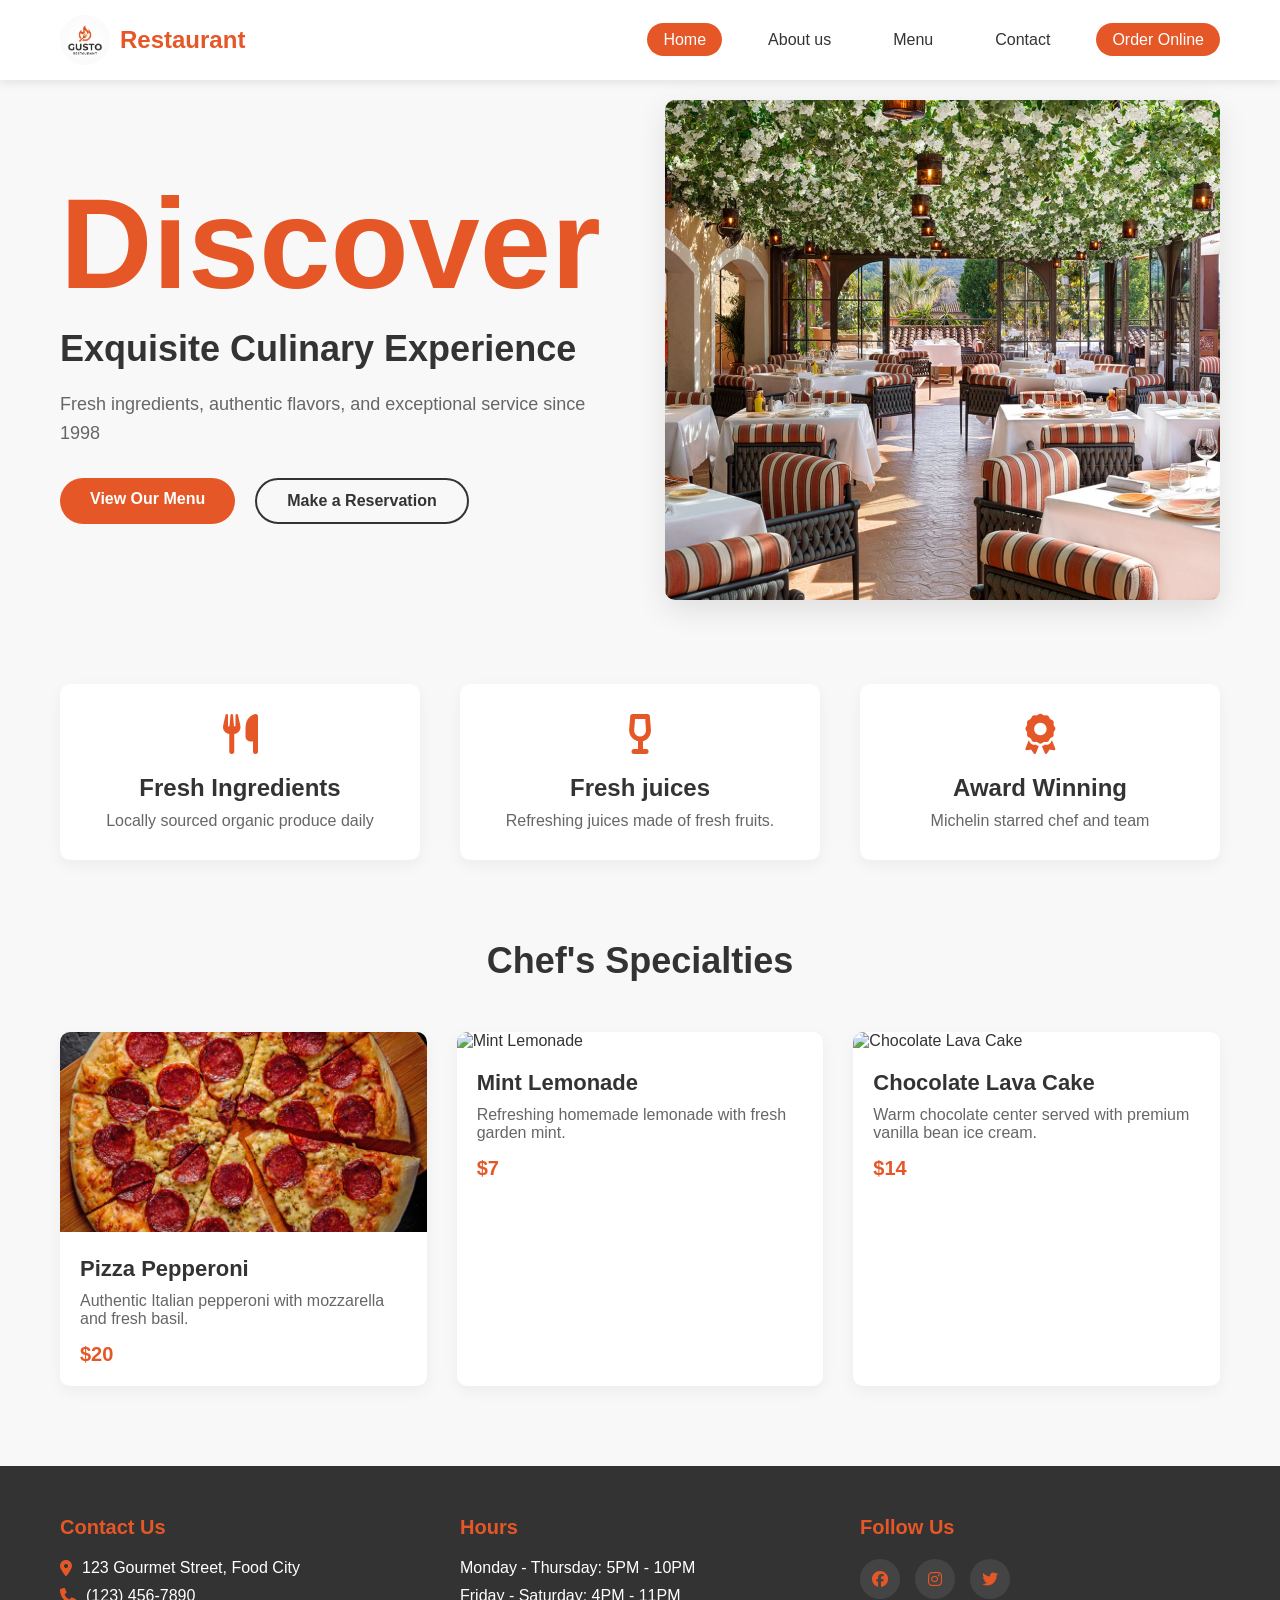
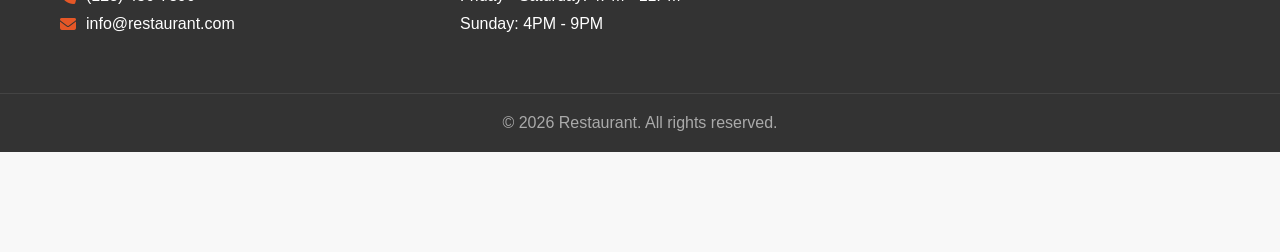
==== commit 04ae5334: "categorizing menu items" ====
--- a/index.html
+++ b/index.html
@@ -68,22 +68,22 @@
         <h2>Chef's Specialties</h2>
         <div class="menu-items">
             <div class="menu-item">
-                <img src="images/chicken-tacos.jpg" alt="Chicke tacos">
-                <h3>Chicke tacos</h3>
-                <p>Chicke tacos with lemon butter sauce</p>
-                <span class="price">$28</span>
+                <img src="images/pizza_pepperoni.jpg" alt="Pizza Pepperoni">
+                <h3>Pizza Pepperoni</h3>
+                <p>Authentic Italian pepperoni with mozzarella and fresh basil.</p>
+                <span class="price">$20</span>
             </div>
             <div class="menu-item">
-                <img src="images/Hamburger_beef.jpg" alt="Hamburger beef">
-                <h3>Hamburger beef</h3>
-                <p>Hamburger beef with crispy french fries</p>
-                <span class="price">$42</span>
+                <img src="https://images.unsplash.com/photo-1513558161293-cdaf765ed2fd?ixlib=rb-4.0.3&auto=format&fit=crop&w=800&q=80" alt="Mint Lemonade">
+                <h3>Mint Lemonade</h3>
+                <p>Refreshing homemade lemonade with fresh garden mint.</p>
+                <span class="price">$7</span>
             </div>
             <div class="menu-item">
-                <img src="images/pizza_pepperoni.jpg" alt="pizza pepperoni">
-                <h3>pizza pepperoni</h3>
-                <p>pizza pepperoni with mushrooms and melted cheese</p>
-                <span class="price">$32</span>
+                <img src="https://images.unsplash.com/photo-1563805042-7684c019e1cb?ixlib=rb-4.0.3&auto=format&fit=crop&w=800&q=80" alt="Chocolate Lava Cake">
+                <h3>Chocolate Lava Cake</h3>
+                <p>Warm chocolate center served with premium vanilla bean ice cream.</p>
+                <span class="price">$14</span>
             </div>
         </div>
     </section>
--- a/css/style.css
+++ b/css/style.css
@@ -1,1599 +1,1582 @@
-* {
-    margin: 0;
-    padding: 0;
-    box-sizing: border-box;
-    font-family: 'Segoe UI', Tahoma, Geneva, Verdana, sans-serif;
-}
-
-body {
-    margin: 0;
-    padding: 0;
-    background-color: #f8f8f8;
-    color: #333;
-}
-
-/* Navigation Styles */
-nav {
-    background-color: white;
-    box-shadow: 0 2px 10px rgba(0,0,0,0.1);
-    position: fixed;
-    width: 100%;
-    top: 0;
-    z-index: 1000;
-}
-
-.nav-container {
-    max-width: 1200px;
-    margin: 0 auto;
-    padding: 0 20px;
-    display: flex;
-    justify-content: space-between;
-    align-items: center;
-    height: 80px;
-}
-
-.logo {
-    display: flex;
-    align-items: center;
-}
-
-.logo a {
-    display: flex;
-    align-items: center;
-    text-decoration: none;
-    color: #E55727;
-    font-size: 24px;
-    font-weight: bold;
-}
-
-.logo img {
-    width: 50px;
-    height: 50px;
-    border-radius: 50%;
-    margin-right: 10px;
-    object-fit: cover;
-}
-
-.nav-menu {
-    display: flex;
-    list-style-type: none;
-    gap: 30px;
-}
-
-.nav-menu li a {
-    text-decoration: none;
-    color: #333;
-    font-weight: 500;
-    padding: 8px 16px;
-    border-radius: 25px;
-    transition: all 0.3s ease;
-}
-
-.nav-menu li a:hover {
-    color: white;
-    background-color: #E55727;
-    box-shadow:2px 2px 2px #333;
-}
-
-.nav-menu li a.active {
-    background-color: #E55727;
-    color: white;
-}
-
-.nav-menu li a.active:hover {
-    box-shadow:2px 2px 2px #333;
-}
-
-.nav-menu li a.order-btn {
-    background-color: #E55727;
-    color: white;
-}
-
-.nav-menu li a.order-btn:hover {
-    background-color: #E55727;
-    box-shadow:2px 2px 2px #333;
-}
-
-.hamburger {
-    display: none;
-    font-size: 24px;
-    cursor: pointer;
-}
-
-/* Hero Section */
-.hero {
-    max-width: 1200px;
-    margin: 100px auto 50px;
-    padding: 0 20px;
-    display: grid;
-    grid-template-columns: 1fr 1fr;
-    gap: 50px;
-    align-items: center;
-}
-
-.hero-content h1 {
-    font-size: 128px;
-    color: #E55727;
-    line-height: 1;
-    margin-bottom: 20px;
-}
-
-.hero-content h2 {
-    font-size: 36px;
-    color: #333;
-    margin-bottom: 20px;
-}
-
-.hero-content p {
-    font-size: 18px;
-    color: #666;
-    margin-bottom: 30px;
-    line-height: 1.6;
-}
-
-.hero-buttons {
-    display: flex;
-    gap: 20px;
-}
-
-.btn-primary, .btn-secondary {
-    padding: 12px 30px;
-    border-radius: 25px;
-    text-decoration: none;
-    font-weight: 600;
-    display: inline-block;
-    transition: all 0.3s ease;
-}
-
-.btn-primary {
-    background-color: #E55727;
-    color: white;
-}
-
-.btn-primary:hover {
-    background-color: #c94a20;
-    transform: translateY(-3px);
-    box-shadow: 0 5px 15px rgba(229, 87, 39, 0.3);
-}
-
-.btn-secondary {
-    background-color: transparent;
-    color: #333;
-    border: 2px solid #333;
-}
-
-.btn-secondary:hover {
-    background-color: #333;
-    color: white;
-    transform: translateY(-3px);
-}
-
-.hero-image img {
-    width: 100%;
-    height: 500px;
-    object-fit: cover;
-    border-radius: 10px;
-    box-shadow: 0 10px 30px rgba(0,0,0,0.1);
-}
-
-/* Features Section */
-.features {
-    max-width: 1200px;
-    margin: 80px auto;
-    padding: 0 20px;
-    display: grid;
-    grid-template-columns: repeat(3, 1fr);
-    gap: 40px;
-}
-
-.feature-card {
-    text-align: center;
-    padding: 30px;
-    background-color: white;
-    border-radius: 10px;
-    box-shadow: 0 5px 15px rgba(0,0,0,0.05);
-    transition: transform 0.3s ease;
-}
-
-.feature-card:hover {
-    transform: translateY(-10px);
-}
-
-.feature-card i {
-    font-size: 40px;
-    color: #E55727;
-    margin-bottom: 20px;
-}
-
-.feature-card h3 {
-    font-size: 24px;
-    margin-bottom: 10px;
-    color: #333;
-}
-
-.feature-card p {
-    color: #666;
-}
-
-/* Menu Preview */
-.menu-preview {
-    max-width: 1200px;
-    margin: 80px auto;
-    padding: 0 20px;
-}
-
-.menu-preview h2 {
-    text-align: center;
-    font-size: 36px;
-    margin-bottom: 50px;
-    color: #333;
-}
-
-.menu-items {
-    display: grid;
-    grid-template-columns: repeat(3, 1fr);
-    gap: 30px;
-}
-
-.menu-item {
-    background-color: white;
-    border-radius: 10px;
-    overflow: hidden;
-    box-shadow: 0 5px 15px rgba(0,0,0,0.05);
-    transition: transform 0.3s ease;
-}
-
-.menu-item:hover {
-    transform: translateY(-10px);
-}
-
-.menu-item img {
-    width: 100%;
-    height: 200px;
-    object-fit: cover;
-}
-
-.menu-item h3 {
-    padding: 20px 20px 10px;
-    font-size: 22px;
-    color: #333;
-}
-
-.menu-item p {
-    padding: 0 20px;
-    color: #666;
-    margin-bottom: 15px;
-}
-
-.price {
-    display: block;
-    padding: 0 20px 20px;
-    font-size: 20px;
-    font-weight: bold;
-    color: #E55727;
-}
-
-/* Footer */
-footer {
-    background-color: #333;
-    color: white;
-    margin-top: 80px;
-}
-
-.footer-content {
-    max-width: 1200px;
-    margin: 0 auto;
-    padding: 50px 20px;
-    display: grid;
-    grid-template-columns: repeat(3, 1fr);
-    gap: 40px;
-}
-
-.footer-section h3 {
-    font-size: 20px;
-    margin-bottom: 20px;
-    color: #E55727;
-}
-
-.footer-section p {
-    margin-bottom: 10px;
-    display: flex;
-    align-items: center;
-    gap: 10px;
-}
-
-.footer-section i {
-    color: #E55727;
-}
-
-.social-icons {
-    display: flex;
-    gap: 15px;
-    margin-top: 20px;
-}
-
-.social-icons a {
-    display: inline-flex;
-    align-items: center;
-    justify-content: center;
-    width: 40px;
-    height: 40px;
-    background-color: #444;
-    border-radius: 50%;
-    color: white;
-    text-decoration: none;
-    transition: all 0.3s ease;
-}
-
-.social-icons a:hover {
-    background-color: #E55727;
-    transform: translateY(-3px);
-}
-
-.footer-bottom {
-    text-align: center;
-    padding: 20px;
-    border-top: 1px solid #444;
-    color: #aaa;
-}
-
-/* Responsive Design */
-@media (max-width: 1024px) {
-    .hero-content h1 {
-        font-size: 96px;
-    }
-    
-    .features, .menu-items {
-        grid-template-columns: repeat(2, 1fr);
-    }
-}
-
-@media (max-width: 768px) {
-    .nav-menu {
-        display: none;
-        position: absolute;
-        top: 80px;
-        left: 0;
-        width: 100%;
-        background-color: white;
-        flex-direction: column;
-        padding: 20px;
-        box-shadow: 0 5px 10px rgba(0,0,0,0.1);
-    }
-    
-    .nav-menu.active {
-        display: flex;
-    }
-    
-    .hamburger {
-        display: block;
-    }
-    
-    .hero {
-        grid-template-columns: 1fr;
-        margin-top: 120px;
-    }
-    
-    .hero-content h1 {
-        font-size: 72px;
-    }
-    
-    .hero-content h2 {
-        font-size: 28px;
-    }
-    
-    .hero-buttons {
-        flex-direction: column;
-    }
-    
-    .features, .menu-items, .footer-content {
-        grid-template-columns: 1fr;
-    }
-}
-
-
-/* Menu Header */
-.menu-header {
-    background: linear-gradient(rgba(0, 0, 0, 0.7), rgba(0, 0, 0, 0.7)), 
-                url('https://images.unsplash.com/photo-1414235077428-338989a2e8c0?ixlib=rb-4.0.3&auto=format&fit=crop&w=1470&q=80');
-    background-size: cover;
-    background-position: center;
-    height: 300px;
-    display: flex;
-    align-items: center;
-    justify-content: center;
-    margin-top: 80px;
-}
-
-.menu-title h1 {
-    font-size: 72px;
-    color: white;
-    text-align: center;
-    text-transform: uppercase;
-    letter-spacing: 3px;
-    text-shadow: 2px 2px 4px rgba(0, 0, 0, 0.5);
-}
-
-/* Menu Section */
-.menu-section {
-    padding: 60px 0;
-    background-color: #f8f8f8;
-}
-
-.container {
-    max-width: 1200px;
-    margin: 0 auto;
-    padding: 0 20px;
-}
-
-.menu-row {
-    display: grid;
-    grid-template-columns: repeat(2, 1fr);
-    gap: 30px;
-    margin-bottom: 30px;
-}
-
-.menu-item-card {
-    background-color: white;
-    border-radius: 15px;
-    overflow: hidden;
-    box-shadow: 0 5px 15px rgba(0, 0, 0, 0.08);
-    transition: all 0.3s ease;
-    display: flex;
-    height: 200px;
-}
-
-.menu-item-card:hover {
-    transform: translateY(-5px);
-    box-shadow: 0 10px 25px rgba(0, 0, 0, 0.12);
-}
-
-.menu-item-image {
-    width: 40%;
-    overflow: hidden;
-}
-
-.menu-item-image img {
-    width: 100%;
-    height: 100%;
-    object-fit: cover;
-    transition: transform 0.3s ease;
-}
-
-.menu-item-card:hover .menu-item-image img {
-    transform: scale(1.05);
-}
-
-.menu-item-content {
-    width: 60%;
-    padding: 20px;
-    display: flex;
-    flex-direction: column;
-    justify-content: space-between;
-}
-
-.menu-item-content h3 {
-    font-size: 22px;
-    color: #333;
-    margin-bottom: 10px;
-    font-weight: 600;
-}
-
-.item-description {
-    color: #666;
-    font-size: 14px;
-    line-height: 1.5;
-    margin-bottom: 15px;
-    flex-grow: 1;
-}
-
-.item-bottom {
-    display: flex;
-    justify-content: space-between;
-    align-items: center;
-}
-
-.item-price {
-    font-size: 24px;
-    font-weight: bold;
-    color: #E55727;
-}
-
-.quantity-controls {
-    display: flex;
-    align-items: center;
-    background-color: #f0f0f0;
-    border-radius: 25px;
-    padding: 5px;
-}
-
-.quantity-btn {
-    background-color: #E55727;
-    color: white;
-    border: none;
-    width: 30px;
-    height: 30px;
-    border-radius: 50%;
-    display: flex;
-    align-items: center;
-    justify-content: center;
-    cursor: pointer;
-    font-size: 14px;
-    transition: all 0.3s ease;
-}
-
-.quantity-btn:hover {
-    background-color: #c94a20;
-    transform: scale(1.1);
-}
-
-.quantity {
-    margin: 0 15px;
-    font-size: 18px;
-    font-weight: 600;
-    min-width: 30px;
-    text-align: center;
-}
-
-/* Order Summary */
-.order-summary {
-    position: fixed;
-    bottom: 0;
-    left: 0;
-    right: 0;
-    background-color: white;
-    box-shadow: 0 -5px 15px rgba(0, 0, 0, 0.1);
-    padding: 20px;
-    z-index: 100;
-}
-
-.order-container {
-    max-width: 1200px;
-    margin: 0 auto;
-    display: flex;
-    align-items: center;
-    justify-content: space-between;
-}
-
-.order-container h3 {
-    font-size: 24px;
-    color: #333;
-    margin-right: 30px;
-}
-
-.order-items {
-    flex-grow: 1;
-    display: flex;
-    gap: 20px;
-    overflow-x: auto;
-    padding: 10px 0;
-}
-
-.order-item {
-    display: flex;
-    align-items: center;
-    background-color: #f8f8f8;
-    padding: 10px 15px;
-    border-radius: 10px;
-    min-width: 200px;
-}
-
-.order-item span {
-    margin-right: 10px;
-}
-
-.order-item-name {
-    font-weight: 500;
-    flex-grow: 1;
-}
-
-.order-item-quantity {
-    color: #E55727;
-    font-weight: bold;
-}
-
-.order-item-price {
-    font-weight: bold;
-}
-
-.order-total {
-    margin: 0 30px;
-    display: flex;
-    align-items: center;
-    gap: 10px;
-}
-
-.order-total span:first-child {
-    font-size: 18px;
-    color: #666;
-}
-
-.total-price {
-    font-size: 28px;
-    font-weight: bold;
-    color: #E55727;
-}
-
-.checkout-btn {
-    background-color: #E55727;
-    color: white;
-    border: none;
-    padding: 15px 40px;
-    border-radius: 25px;
-    font-size: 18px;
-    font-weight: 600;
-    cursor: pointer;
-    transition: all 0.3s ease;
-}
-
-.checkout-btn:hover {
-    background-color: #E55727;
-    transform: translateY(-2px);
-}
-
-/* Footer adjustments for menu page */
-footer {
-    margin-bottom: 100px; /* To make space for the order summary */
-}
-
-/* Responsive Design */
-@media (max-width: 1024px) {
-    .menu-row {
-        grid-template-columns: 1fr;
-    }
-    
-    .menu-item-card {
-        height: auto;
-    }
-}
-
-@media (max-width: 768px) {
-    .menu-title h1 {
-        font-size: 48px;
-    }
-    
-    .order-container {
-        flex-direction: column;
-        gap: 20px;
-    }
-    
-    .order-items {
-        width: 100%;
-        justify-content: flex-start;
-    }
-    
-    .order-total {
-        margin: 0;
-    }
-    
-    footer {
-        margin-bottom: 150px;
-    }
-}
-
-@media (max-width: 480px) {
-    .menu-item-card {
-        flex-direction: column;
-        height: auto;
-    }
-    
-    .menu-item-image {
-        width: 100%;
-        height: 200px;
-    }
-    
-    .menu-item-content {
-        width: 100%;
-    }
-    
-    .menu-item-content h3 {
-        font-size: 20px;
-    }
-    
-    .item-price {
-        font-size: 20px;
-    }
-}
-
-/* Checkout Page Styles */
-.checkout-container {
-    max-width: 800px;
-    margin: 100px auto 50px;
-    padding: 0 20px;
-}
-
-.checkout-wrapper {
-    background-color: white;
-    border-radius: 20px;
-    box-shadow: 0 10px 30px rgba(0, 0, 0, 0.1);
-    overflow: hidden;
-    padding: 30px;
-}
-
-/* Receipt Header */
-.receipt-header {
-    display: flex;
-    align-items: center;
-    margin-bottom: 30px;
-    padding-bottom: 20px;
-    border-bottom: 2px solid #f0f0f0;
-}
-
-.device-icon {
-    background-color: #f8f8f8;
-    padding: 15px;
-    border-radius: 12px;
-    margin-right: 20px;
-    display: flex;
-    align-items: center;
-    gap: 10px;
-    font-size: 14px;
-    color: #666;
-}
-
-.device-icon i {
-    font-size: 24px;
-    color: #333;
-}
-
-.receipt-title h1 {
-    font-size: 28px;
-    color: #333;
-    margin-bottom: 5px;
-}
-
-.receipt-subtitle {
-    color: #666;
-    font-size: 16px;
-    margin-bottom: 5px;
-}
-
-.receipt-date {
-    color: #888;
-    font-size: 14px;
-}
-
-/* Receipt Navigation */
-.receipt-nav {
-    background-color: #f8f8f8;
-    border-radius: 12px;
-    padding: 15px;
-    margin-bottom: 30px;
-}
-
-.receipt-nav ul {
-    display: flex;
-    list-style: none;
-    justify-content: space-between;
-    margin: 0;
-    padding: 0;
-}
-
-.receipt-nav li a {
-    text-decoration: none;
-    color: #666;
-    font-weight: 500;
-    padding: 8px 16px;
-    border-radius: 20px;
-    transition: all 0.3s ease;
-}
-
-.receipt-nav li a:hover,
-.receipt-nav li a.active {
-    background-color: #E55727;
-    color: white;
-}
-
-/* Order Receipt */
-.order-receipt {
-    background-color: #f8f8f8;
-    border-radius: 15px;
-    padding: 30px;
-    margin-bottom: 30px;
-}
-
-.receipt-items {
-    margin-bottom: 30px;
-}
-
-.receipt-item {
-    display: flex;
-    justify-content: space-between;
-    align-items: center;
-    padding: 15px 0;
-    border-bottom: 1px dashed #ddd;
-}
-
-.receipt-item:last-child {
-    border-bottom: none;
-}
-
-.item-info {
-    display: flex;
-    align-items: center;
-    gap: 10px;
-}
-
-.item-info h3 {
-    font-size: 18px;
-    color: #333;
-    font-weight: 500;
-}
-
-.item-quantity {
-    color: #E55727;
-    font-weight: 600;
-    background-color: white;
-    padding: 2px 8px;
-    border-radius: 10px;
-    font-size: 14px;
-}
-
-.item-price {
-    font-size: 18px;
-    font-weight: 600;
-    color: #333;
-}
-
-/* Receipt Totals */
-.receipt-subtotal,
-.receipt-tax,
-.receipt-total {
-    display: flex;
-    justify-content: space-between;
-    align-items: center;
-    padding: 10px 0;
-}
-
-.receipt-subtotal {
-    margin-top: 20px;
-    padding-top: 20px;
-    border-top: 2px solid #ddd;
-}
-
-.receipt-total {
-    padding-top: 20px;
-    border-top: 2px solid #333;
-    margin-top: 10px;
-}
-
-.subtotal-label,
-.tax-label,
-.total-label {
-    font-size: 16px;
-    color: #666;
-}
-
-.subtotal-price,
-.tax-price {
-    font-size: 16px;
-    color: #666;
-}
-
-.total-label {
-    font-size: 20px;
-    font-weight: 600;
-    color: #333;
-}
-
-.total-price {
-    font-size: 28px;
-    font-weight: 700;
-    color: #E55727;
-}
-
-/* Order Details */
-.order-details {
-    background-color: white;
-    border-radius: 12px;
-    padding: 20px;
-    margin: 30px 0;
-}
-
-.detail-row {
-    display: flex;
-    justify-content: space-between;
-    align-items: center;
-    padding: 10px 0;
-    border-bottom: 1px solid #f0f0f0;
-}
-
-.detail-row:last-child {
-    border-bottom: none;
-}
-
-.detail-label {
-    color: #666;
-    font-size: 14px;
-}
-
-.detail-value {
-    color: #333;
-    font-weight: 500;
-}
-
-/* Thank You Section */
-.thank-you-section {
-    text-align: center;
-    padding: 40px 20px;
-    background: linear-gradient(135deg, #f8f8f8 0%, white 100%);
-    border-radius: 15px;
-    margin: 30px 0;
-    border: 2px dashed #E55727;
-}
-
-.thank-you-icon {
-    font-size: 64px;
-    color: #4CAF50;
-    margin-bottom: 20px;
-}
-
-.thank-you-section h2 {
-    font-size: 36px;
-    color: #333;
-    margin-bottom: 15px;
-    font-weight: 300;
-}
-
-.thank-you-message {
-    color: #666;
-    font-size: 16px;
-    line-height: 1.6;
-    max-width: 500px;
-    margin: 0 auto 20px;
-}
-
-.order-status {
-    font-size: 18px;
-    color: #333;
-}
-
-.status-preparing {
-    color: #E55727;
-    font-weight: 600;
-    background-color: rgba(229, 87, 39, 0.1);
-    padding: 5px 15px;
-    border-radius: 20px;
-}
-
-/* Action Buttons */
-.action-buttons {
-    display: grid;
-    grid-template-columns: repeat(3, 1fr);
-    gap: 15px;
-    margin: 30px 0;
-}
-
-.btn-home,
-.btn-order,
-.btn-receipt {
-    display: flex;
-    align-items: center;
-    justify-content: center;
-    gap: 10px;
-    padding: 15px;
-    border-radius: 10px;
-    text-decoration: none;
-    font-weight: 600;
-    font-size: 16px;
-    transition: all 0.3s ease;
-    border: none;
-    cursor: pointer;
-}
-
-.btn-home {
-    background-color: #333;
-    color: white;
-}
-
-.btn-home:hover {
-    background-color: #555;
-    transform: translateY(-3px);
-}
-
-.btn-order {
-    background-color: #E55727;
-    color: white;
-}
-
-.btn-order:hover {
-    background-color: #c94a20;
-    transform: translateY(-3px);
-}
-
-.btn-receipt {
-    background-color: white;
-    color: #333;
-    border: 2px solid #ddd;
-}
-
-.btn-receipt:hover {
-    background-color: #f8f8f8;
-    border-color: #333;
-    transform: translateY(-3px);
-}
-
-/* Order Timeline */
-.order-timeline {
-    display: flex;
-    justify-content: space-between;
-    position: relative;
-    margin: 40px 0 20px;
-}
-
-.order-timeline::before {
-    content: '';
-    position: absolute;
-    top: 30px;
-    left: 10%;
-    right: 10%;
-    height: 3px;
-    background-color: #ddd;
-    z-index: 1;
-}
-
-.timeline-step {
-    display: flex;
-    flex-direction: column;
-    align-items: center;
-    position: relative;
-    z-index: 2;
-    flex: 1;
-}
-
-.timeline-step.active .step-icon {
-    background-color: #E55727;
-    color: white;
-}
-
-.timeline-step.active .step-label {
-    color: #333;
-    font-weight: 600;
-}
-
-.step-icon {
-    width: 60px;
-    height: 60px;
-    background-color: #f8f8f8;
-    border-radius: 50%;
-    display: flex;
-    align-items: center;
-    justify-content: center;
-    font-size: 24px;
-    color: #999;
-    margin-bottom: 10px;
-    transition: all 0.3s ease;
-}
-
-.step-label {
-    font-size: 14px;
-    color: #999;
-    margin-bottom: 5px;
-    text-align: center;
-}
-
-.step-time {
-    font-size: 12px;
-    color: #999;
-    text-align: center;
-}
-
-/* Responsive Design */
-@media (max-width: 768px) {
-    .checkout-wrapper {
-        padding: 20px;
-    }
-    
-    .receipt-nav ul {
-        flex-direction: column;
-        gap: 10px;
-    }
-    
-    .receipt-nav li a {
-        display: block;
-        text-align: center;
-    }
-    
-    .action-buttons {
-        grid-template-columns: 1fr;
-    }
-    
-    .order-timeline {
-        flex-direction: column;
-        gap: 30px;
-    }
-    
-    .order-timeline::before {
-        display: none;
-    }
-    
-    .timeline-step {
-        flex-direction: row;
-        gap: 20px;
-        text-align: left;
-        align-items: center;
-    }
-    
-    .step-icon {
-        margin-bottom: 0;
-        min-width: 60px;
-    }
-}
-
-@media (max-width: 480px) {
-    .receipt-header {
-        flex-direction: column;
-        text-align: center;
-        gap: 20px;
-    }
-    
-    .device-icon {
-        margin-right: 0;
-        justify-content: center;
-    }
-    
-    .receipt-item {
-        flex-direction: column;
-        align-items: flex-start;
-        gap: 10px;
-    }
-    
-    .item-price {
-        align-self: flex-end;
-    }
-}
-
-
-
-/* Contact Page Styles */
-.contact-container {
-    max-width: 1200px;
-    margin: 120px auto 80px;
-    padding: 0 20px;
-    display: grid;
-    grid-template-columns: 1.5fr 1fr;
-    gap: 60px;
-}
-
-.contact-header {
-    margin-bottom: 40px;
-}
-
-.contact-header h2 {
-    font-size: 42px;
-    color: #333;
-    margin-bottom: 15px;
-}
-
-.contact-header p {
-    color: #666;
-    font-size: 18px;
-}
-
-.contact-form {
-    background-color: white;
-    padding: 40px;
-    border-radius: 15px;
-    box-shadow: 0 10px 30px rgba(0,0,0,0.05);
-}
-
-.form-group {
-    margin-bottom: 25px;
-}
-
-.form-group label {
-    display: block;
-    margin-bottom: 10px;
-    color: #333;
-    font-weight: 500;
-}
-
-.form-group input, 
-.form-group textarea {
-    width: 100%;
-    padding: 15px;
-    border: 1px solid #ddd;
-    border-radius: 8px;
-    font-size: 16px;
-    transition: all 0.3s ease;
-    background-color: #fcfcfc;
-}
-
-.form-group input:focus, 
-.form-group textarea:focus {
-    border-color: #E55727;
-    outline: none;
-    background-color: white;
-    box-shadow: 0 0 0 4px rgba(229, 87, 39, 0.1);
-}
-
-.submit-btn {
-    background-color: #E55727;
-    color: white;
-    border: none;
-    padding: 15px 40px;
-    border-radius: 25px;
-    font-size: 18px;
-    font-weight: 600;
-    cursor: pointer;
-    transition: all 0.3s ease;
-}
-
-.submit-btn:hover {
-    background-color: #c94a20;
-    transform: translateY(-3px);
-    box-shadow: 0 5px 15px rgba(229, 87, 39, 0.3);
-}
-
-.contact-info-cards {
-    display: grid;
-    gap: 20px;
-}
-
-.info-card {
-    background-color: white;
-    padding: 30px;
-    border-radius: 15px;
-    box-shadow: 0 10px 30px rgba(0,0,0,0.05);
-    display: flex;
-    align-items: flex-start;
-    gap: 20px;
-}
-
-.info-card i {
-    font-size: 24px;
-    color: #E55727;
-    background-color: rgba(229, 87, 39, 0.1);
-    padding: 15px;
-    border-radius: 12px;
-}
-
-.info-card h4 {
-    font-size: 20px;
-    margin-bottom: 8px;
-    color: #333;
-}
-
-.info-card p {
-    color: #666;
-    line-height: 1.6;
-}
-
-.map-section {
-    margin-top: 40px;
-    border-radius: 15px;
-    overflow: hidden;
-    height: 300px;
-    box-shadow: 0 10px 30px rgba(0,0,0,0.05);
-}
-
-.map-section iframe {
-    width: 100%;
-    height: 100%;
-    border: none;
-}
-
-@media (max-width: 992px) {
-    .contact-container {
-        grid-template-columns: 1fr;
-    }
-}
-
-/* About Page Styles */
-.about-hero {
-    background: linear-gradient(rgba(0, 0, 0, 0.6), rgba(0, 0, 0, 0.6)), 
-                url('https://images.unsplash.com/photo-1514362545857-3bc16c4c7d1b?ixlib=rb-4.0.3&auto=format&fit=crop&w=1470&q=80');
-    background-size: cover;
-    background-position: center;
-    height: 400px;
-    display: flex;
-    flex-direction: column;
-    align-items: center;
-    justify-content: center;
-    margin-top: 80px;
-    color: white;
-    text-align: center;
-}
-
-.about-hero h1 {
-    font-size: 64px;
-    margin-bottom: 10px;
-}
-
-.about-section {
-    max-width: 1200px;
-    margin: 80px auto;
-    padding: 0 20px;
-}
-
-.story-grid {
-    display: grid;
-    grid-template-columns: 1fr 1fr;
-    gap: 60px;
-    align-items: center;
-}
-
-.story-image img {
-    width: 100%;
-    border-radius: 15px;
-    box-shadow: 0 10px 30px rgba(0,0,0,0.1);
-}
-
-.story-content h2 {
-    font-size: 36px;
-    color: #E55727;
-    margin-bottom: 20px;
-}
-
-.story-content p {
-    color: #666;
-    line-height: 1.8;
-    margin-bottom: 20px;
-    font-size: 18px;
-}
-
-.values-grid {
-    display: grid;
-    grid-template-columns: repeat(3, 1fr);
-    gap: 30px;
-    margin-top: 80px;
-}
-
-.value-card {
-    background-color: white;
-    padding: 40px;
-    border-radius: 15px;
-    text-align: center;
-    box-shadow: 0 10px 30px rgba(0,0,0,0.05);
-}
-
-.value-card i {
-    font-size: 48px;
-    color: #E55727;
-    margin-bottom: 20px;
-}
-
-.value-card h3 {
-    font-size: 24px;
-    margin-bottom: 15px;
-}
-
-.chef-section {
-    background-color: #333;
-    color: white;
-    padding: 80px 0;
-}
-
-.chef-grid {
-    max-width: 1200px;
-    margin: 0 auto;
-    padding: 0 20px;
-    display: grid;
-    grid-template-columns: 1fr 1fr;
-    gap: 60px;
-    align-items: center;
-}
-
-.chef-content h2 {
-    font-size: 36px;
-    color: #E55727;
-    margin-bottom: 20px;
-}
-
-.chef-content p {
-    color: #ccc;
-    line-height: 1.8;
-    margin-bottom: 20px;
-}
-
-.chef-image img {
-    width: 100%;
-    border-radius: 15px;
-    box-shadow: 0 10px 30px rgba(229, 87, 39, 0.2);
-}
-
-@media (max-width: 768px) {
-    .story-grid, .chef-grid, .values-grid {
-        grid-template-columns: 1fr;
-    }
-    
-    .about-hero h1 {
-        font-size: 48px;
-    }
-}
-
-/* Receipt Redesign Styles */
-.order-receipt-container {
-    background-color: white;
-    padding: 40px;
-    border-radius: 5px;
-    color: #333;
-    font-family: 'Segoe UI', Tahoma, Geneva, Verdana, sans-serif;
-}
-
-.receipt-header-main {
-    text-align: center;
-    margin-bottom: 30px;
-}
-
-.receipt-header-main h1 {
-    color: #E55727;
-    font-size: 42px;
-    margin-bottom: 10px;
-    font-family: 'Segoe UI', Tahoma, Geneva, Verdana, sans-serif;
-}
-
-.chef-logo {
-    width: 80px;
-    height: 80px;
-    background-color: #E55727;
-    color: white;
-    border-radius: 50%;
-    display: flex;
-    align-items: center;
-    justify-content: center;
-    margin: 0 auto 20px;
-    font-size: 40px;
-    position: relative;
-}
-
-.restaurant-info-box {
-    margin-bottom: 20px;
-    font-size: 14px;
-    line-height: 1.4;
-    font-weight: 600;
-}
-
-.receipt-tagline {
-    font-style: italic;
-    font-size: 24px;
-    margin: 20px 0;
-    color: #333;
-    font-weight: 500;
-}
-
-.receipt-meta {
-    display: flex;
-    justify-content: center;
-    gap: 40px;
-    margin-bottom: 30px;
-}
-
-.meta-item {
-    display: flex;
-    align-items: center;
-    gap: 10px;
-}
-
-.meta-value {
-    background-color: #ffe8e0;
-    padding: 5px 15px;
-    border-radius: 4px;
-    font-weight: 600;
-    min-width: 80px;
-}
-
-.receipt-table {
-    width: 100%;
-    border-collapse: collapse;
-    margin-bottom: 30px;
-}
-
-.receipt-table th {
-    background-color: #E55727;
-    color: white;
-    padding: 12px;
-    text-align: left;
-    border: 1px solid #E55727;
-}
-
-.receipt-table td {
-    padding: 12px;
-    border-left: 1px solid #f0f0f0;
-    border-right: 1px solid #f0f0f0;
-}
-
-.receipt-table tbody tr:nth-child(odd) {
-    background-color: #fff;
-}
-
-.receipt-table tbody tr:nth-child(even) {
-    background-color: #fcfcfc;
-}
-
-.receipt-table tbody tr:last-child td {
-    border-bottom: 1px solid #f0f0f0;
-}
-
-.receipt-table td:last-child {
-    background-color: #ffe8e0;
-    font-weight: 600;
-    text-align: right;
-}
-
-.receipt-table th:last-child {
-    text-align: right;
-}
-
-.receipt-table th:nth-child(2),
-.receipt-table th:nth-child(3),
-.receipt-table td:nth-child(2),
-.receipt-table td:nth-child(3) {
-    text-align: center;
-}
-
-.total-label-cell {
-    text-align: right;
-    font-weight: 600;
-    color: #333;
-}
-
-.net-total-label {
-    text-align: right;
-    font-weight: 700;
-    color: #333;
-    font-size: 18px;
-}
-
-.receipt-table tfoot td {
-    border: none;
-    padding: 10px;
-}
-
-.receipt-footer-msg {
-    text-align: center;
-    font-size: 28px;
-    margin: 40px 0;
-    font-weight: 500;
-    color: #333;
-}
-
-.buffet-info {
-    display: flex;
-    justify-content: center;
-    gap: 40px;
-    margin-bottom: 40px;
-    font-size: 16px;
-}
-
-.buffet-label {
-    color: #E55727;
-    font-weight: 700;
-}
-
-.buffet-price {
-    background-color: #ffe8e0;
-    padding: 2px 10px;
-    border-radius: 4px;
-    font-weight: 600;
-}
-
-.action-buttons-receipt {
-    display: flex;
-    justify-content: center;
-    gap: 20px;
-}
-
-.btn-home-receipt {
-    text-decoration: none;
-    padding: 12px 30px;
-    border-radius: 25px;
-    background-color: #333;
-    color: white;
-    font-weight: 600;
-    transition: all 0.3s ease;
-}
-
-.btn-home-receipt:hover {
-    background-color: #555;
-}
-
-@media print {
-    nav, footer, .action-buttons-receipt {
-        display: none;
-    }
-    .checkout-wrapper {
-        box-shadow: none;
-        padding: 0;
-    }
-}+* {
+    margin: 0;
+    padding: 0;
+    box-sizing: border-box;
+    font-family: 'Segoe UI', Tahoma, Geneva, Verdana, sans-serif;
+}
+
+html, body {
+    margin: 0;
+    padding: 0;
+    background-color: #f8f8f8;
+    color: #333;
+    overflow-x: hidden; /* Prevent horizontal scrolling */
+    width: 100%;
+}
+
+/* Navigation Styles */
+nav {
+    background-color: white;
+    box-shadow: 0 2px 10px rgba(0,0,0,0.1);
+    position: fixed;
+    width: 100%;
+    top: 0;
+    z-index: 1000;
+}
+
+.nav-container {
+    max-width: 1200px;
+    margin: 0 auto;
+    padding: 0 20px;
+    display: flex;
+    justify-content: space-between;
+    align-items: center;
+    height: 80px;
+}
+
+.logo {
+    display: flex;
+    align-items: center;
+}
+
+.logo a {
+    display: flex;
+    align-items: center;
+    text-decoration: none;
+    color: #E55727;
+    font-size: 24px;
+    font-weight: bold;
+}
+
+.logo img {
+    width: 50px;
+    height: 50px;
+    border-radius: 50%;
+    margin-right: 10px;
+    object-fit: cover;
+}
+
+.nav-menu {
+    display: flex;
+    list-style-type: none;
+    gap: 30px;
+}
+
+.nav-menu li a {
+    text-decoration: none;
+    color: #333;
+    font-weight: 500;
+    padding: 8px 16px;
+    border-radius: 25px;
+    transition: all 0.3s ease;
+}
+
+.nav-menu li a:hover {
+    color: white;
+    background-color: #E55727;
+    box-shadow:2px 2px 2px #333;
+}
+
+.nav-menu li a.active {
+    background-color: #E55727;
+    color: white;
+}
+
+.nav-menu li a.active:hover {
+    box-shadow:2px 2px 2px #333;
+}
+
+.nav-menu li a.order-btn {
+    background-color: #E55727;
+    color: white;
+}
+
+.nav-menu li a.order-btn:hover {
+    background-color: #E55727;
+    box-shadow:2px 2px 2px #333;
+}
+
+.hamburger {
+    display: none;
+    font-size: 24px;
+    cursor: pointer;
+}
+
+/* Hero Section */
+.hero {
+    max-width: 1200px;
+    margin: 100px auto 50px;
+    padding: 0 20px;
+    display: grid;
+    grid-template-columns: 1fr 1fr;
+    gap: 50px;
+    align-items: center;
+}
+
+.hero-content h1 {
+    font-size: clamp(48px, 10vw, 128px);
+    color: #E55727;
+    line-height: 1;
+    margin-bottom: 20px;
+}
+
+.hero-content h2 {
+    font-size: 36px;
+    color: #333;
+    margin-bottom: 20px;
+}
+
+.hero-content p {
+    font-size: 18px;
+    color: #666;
+    margin-bottom: 30px;
+    line-height: 1.6;
+}
+
+.hero-buttons {
+    display: flex;
+    gap: 20px;
+}
+
+.btn-primary, .btn-secondary {
+    padding: 12px 30px;
+    border-radius: 25px;
+    text-decoration: none;
+    font-weight: 600;
+    display: inline-block;
+    transition: all 0.3s ease;
+}
+
+.btn-primary {
+    background-color: #E55727;
+    color: white;
+}
+
+.btn-primary:hover {
+    background-color: #c94a20;
+    transform: translateY(-3px);
+    box-shadow: 0 5px 15px rgba(229, 87, 39, 0.3);
+}
+
+.btn-secondary {
+    background-color: transparent;
+    color: #333;
+    border: 2px solid #333;
+}
+
+.btn-secondary:hover {
+    background-color: #333;
+    color: white;
+    transform: translateY(-3px);
+}
+
+.hero-image img {
+    width: 100%;
+    height: 500px;
+    object-fit: cover;
+    border-radius: 10px;
+    box-shadow: 0 10px 30px rgba(0,0,0,0.1);
+}
+
+/* Features Section */
+.features {
+    max-width: 1200px;
+    margin: 80px auto;
+    padding: 0 20px;
+    display: grid;
+    grid-template-columns: repeat(3, 1fr);
+    gap: 40px;
+}
+
+.feature-card {
+    text-align: center;
+    padding: 30px;
+    background-color: white;
+    border-radius: 10px;
+    box-shadow: 0 5px 15px rgba(0,0,0,0.05);
+    transition: transform 0.3s ease;
+}
+
+.feature-card:hover {
+    transform: translateY(-10px);
+}
+
+.feature-card i {
+    font-size: 40px;
+    color: #E55727;
+    margin-bottom: 20px;
+}
+
+.feature-card h3 {
+    font-size: 24px;
+    margin-bottom: 10px;
+    color: #333;
+}
+
+.feature-card p {
+    color: #666;
+}
+
+/* Menu Preview */
+.menu-preview {
+    max-width: 1200px;
+    margin: 80px auto;
+    padding: 0 20px;
+}
+
+.menu-preview h2 {
+    text-align: center;
+    font-size: 36px;
+    margin-bottom: 50px;
+    color: #333;
+}
+
+.menu-items {
+    display: grid;
+    grid-template-columns: repeat(3, 1fr);
+    gap: 30px;
+}
+
+.menu-item {
+    background-color: white;
+    border-radius: 10px;
+    overflow: hidden;
+    box-shadow: 0 5px 15px rgba(0,0,0,0.05);
+    transition: transform 0.3s ease;
+}
+
+.menu-item:hover {
+    transform: translateY(-10px);
+}
+
+.menu-item img {
+    width: 100%;
+    height: 200px;
+    object-fit: cover;
+}
+
+.menu-item h3 {
+    padding: 20px 20px 10px;
+    font-size: 22px;
+    color: #333;
+}
+
+.menu-item p {
+    padding: 0 20px;
+    color: #666;
+    margin-bottom: 15px;
+}
+
+.price {
+    display: block;
+    padding: 0 20px 20px;
+    font-size: 20px;
+    font-weight: bold;
+    color: #E55727;
+}
+
+/* Footer */
+footer {
+    background-color: #333;
+    color: white;
+    margin-top: 80px;
+}
+
+.footer-content {
+    max-width: 1200px;
+    margin: 0 auto;
+    padding: 50px 20px;
+    display: grid;
+    grid-template-columns: repeat(3, 1fr);
+    gap: 40px;
+}
+
+.footer-section h3 {
+    font-size: 20px;
+    margin-bottom: 20px;
+    color: #E55727;
+}
+
+.footer-section p {
+    margin-bottom: 10px;
+    display: flex;
+    align-items: center;
+    gap: 10px;
+}
+
+.footer-section i {
+    color: #E55727;
+}
+
+.social-icons {
+    display: flex;
+    gap: 15px;
+    margin-top: 20px;
+}
+
+.social-icons a {
+    display: inline-flex;
+    align-items: center;
+    justify-content: center;
+    width: 40px;
+    height: 40px;
+    background-color: #444;
+    border-radius: 50%;
+    color: white;
+    text-decoration: none;
+    transition: all 0.3s ease;
+}
+
+.social-icons a:hover {
+    background-color: #E55727;
+    transform: translateY(-3px);
+}
+
+.footer-bottom {
+    text-align: center;
+    padding: 20px;
+    border-top: 1px solid #444;
+    color: #aaa;
+}
+
+/* Responsive Design */
+@media (max-width: 1024px) {
+    .hero-content h1 {
+        font-size: 96px;
+    }
+    
+    .features, .menu-items {
+        grid-template-columns: repeat(2, 1fr);
+    }
+}
+
+@media (max-width: 768px) {
+    .nav-menu {
+        display: none;
+        position: absolute;
+        top: 80px;
+        left: 0;
+        width: 100%;
+        background-color: white;
+        flex-direction: column;
+        padding: 20px;
+        box-shadow: 0 5px 10px rgba(0,0,0,0.1);
+    }
+    
+    .nav-menu.active {
+        display: flex;
+    }
+    
+    .hamburger {
+        display: block;
+    }
+    
+    .hero {
+        grid-template-columns: 1fr;
+        margin-top: 120px;
+    }
+    
+    .hero-content h1 {
+        font-size: 72px;
+    }
+    
+    .hero-content h2 {
+        font-size: 28px;
+    }
+    
+    .hero-buttons {
+        flex-direction: column;
+    }
+    
+    .features, .menu-items, .footer-content {
+        grid-template-columns: 1fr;
+    }
+
+    .hero-image img {
+        height: auto;
+        max-height: 400px;
+    }
+}
+
+
+/* Menu Header */
+.menu-header {
+    background: linear-gradient(rgba(0, 0, 0, 0.7), rgba(0, 0, 0, 0.7)), 
+                url('https://images.unsplash.com/photo-1414235077428-338989a2e8c0?ixlib=rb-4.0.3&auto=format&fit=crop&w=1470&q=80');
+    background-size: cover;
+    background-position: center;
+    height: 300px;
+    display: flex;
+    align-items: center;
+    justify-content: center;
+    margin-top: 80px;
+}
+
+.menu-title h1 {
+    font-size: 72px;
+    color: white;
+    text-align: center;
+    text-transform: uppercase;
+    letter-spacing: 3px;
+    text-shadow: 2px 2px 4px rgba(0, 0, 0, 0.5);
+}
+
+/* Menu Section */
+.menu-section {
+    padding: 60px 0;
+    background-color: #f8f8f8;
+}
+
+.container {
+    max-width: 1200px;
+    margin: 0 auto;
+    padding: 0 20px;
+}
+
+.menu-row {
+    display: grid;
+    grid-template-columns: repeat(2, 1fr);
+    gap: 30px;
+    margin-bottom: 30px;
+}
+
+.menu-item-card {
+    background-color: white;
+    border-radius: 15px;
+    overflow: hidden;
+    box-shadow: 0 5px 15px rgba(0, 0, 0, 0.08);
+    transition: all 0.3s ease;
+    display: flex;
+    height: 200px;
+}
+
+.menu-item-card:hover {
+    transform: translateY(-5px);
+    box-shadow: 0 10px 25px rgba(0, 0, 0, 0.12);
+}
+
+.menu-item-image {
+    width: 40%;
+    overflow: hidden;
+}
+
+.menu-item-image img {
+    width: 100%;
+    height: 100%;
+    object-fit: cover;
+    transition: transform 0.3s ease;
+}
+
+.menu-item-card:hover .menu-item-image img {
+    transform: scale(1.05);
+}
+
+.menu-item-content {
+    width: 60%;
+    padding: 20px;
+    display: flex;
+    flex-direction: column;
+    justify-content: space-between;
+}
+
+.menu-item-content h3 {
+    font-size: 22px;
+    color: #333;
+    margin-bottom: 10px;
+    font-weight: 600;
+}
+
+.item-description {
+    color: #666;
+    font-size: 14px;
+    line-height: 1.5;
+    margin-bottom: 15px;
+    flex-grow: 1;
+}
+
+.item-bottom {
+    display: flex;
+    justify-content: space-between;
+    align-items: center;
+}
+
+.item-price {
+    font-size: 24px;
+    font-weight: bold;
+    color: #E55727;
+}
+
+.quantity-controls {
+    display: flex;
+    align-items: center;
+    background-color: #f0f0f0;
+    border-radius: 25px;
+    padding: 5px;
+}
+
+.quantity-btn {
+    background-color: #E55727;
+    color: white;
+    border: none;
+    width: 30px;
+    height: 30px;
+    border-radius: 50%;
+    display: flex;
+    align-items: center;
+    justify-content: center;
+    cursor: pointer;
+    font-size: 14px;
+    transition: all 0.3s ease;
+}
+
+.quantity-btn:hover {
+    background-color: #c94a20;
+    transform: scale(1.1);
+}
+
+.quantity {
+    margin: 0 15px;
+    font-size: 18px;
+    font-weight: 600;
+    min-width: 30px;
+    text-align: center;
+}
+
+/* Order Summary */
+.order-summary {
+    position: fixed;
+    bottom: 0;
+    left: 0;
+    right: 0;
+    background-color: white;
+    box-shadow: 0 -5px 15px rgba(0, 0, 0, 0.1);
+    padding: 20px;
+    z-index: 100;
+}
+
+.order-container {
+    max-width: 1200px;
+    margin: 0 auto;
+    display: flex;
+    align-items: center;
+    justify-content: space-between;
+}
+
+.order-container h3 {
+    font-size: 24px;
+    color: #333;
+    margin-right: 30px;
+}
+
+.order-items {
+    flex-grow: 1;
+    display: flex;
+    gap: 20px;
+    overflow-x: auto;
+    padding: 10px 0;
+}
+
+.order-item {
+    display: flex;
+    align-items: center;
+    background-color: #f8f8f8;
+    padding: 10px 15px;
+    border-radius: 10px;
+    min-width: 200px;
+}
+
+.order-item span {
+    margin-right: 10px;
+}
+
+.order-item-name {
+    font-weight: 500;
+    flex-grow: 1;
+}
+
+.order-item-quantity {
+    color: #E55727;
+    font-weight: bold;
+}
+
+.order-item-price {
+    font-weight: bold;
+}
+
+.order-total {
+    margin: 0 30px;
+    display: flex;
+    align-items: center;
+    gap: 10px;
+}
+
+.order-total span:first-child {
+    font-size: 18px;
+    color: #666;
+}
+
+.total-price {
+    font-size: 28px;
+    font-weight: bold;
+    color: #E55727;
+}
+
+.checkout-btn {
+    background-color: #E55727;
+    color: white;
+    border: none;
+    padding: 15px 40px;
+    border-radius: 25px;
+    font-size: 18px;
+    font-weight: 600;
+    cursor: pointer;
+    transition: all 0.3s ease;
+}
+
+.checkout-btn:hover {
+    background-color: #E55727;
+    transform: translateY(-2px);
+}
+
+/* Footer adjustments for menu page */
+footer {
+    margin-bottom: 100px; /* To make space for the order summary */
+}
+
+/* Responsive Design */
+@media (max-width: 1024px) {
+    .menu-row {
+        grid-template-columns: 1fr;
+    }
+    
+    .menu-item-card {
+        height: auto;
+    }
+}
+
+@media (max-width: 768px) {
+    .menu-title h1 {
+        font-size: 48px;
+    }
+    
+    .order-container {
+        flex-direction: column;
+        gap: 20px;
+    }
+    
+    .order-items {
+        width: 100%;
+        justify-content: flex-start;
+    }
+    
+    .order-total {
+        margin: 0;
+    }
+    
+    footer {
+        margin-bottom: 150px;
+    }
+}
+
+@media (max-width: 480px) {
+    .menu-item-card {
+        flex-direction: column;
+        height: auto;
+    }
+    
+    .menu-item-image {
+        width: 100%;
+        height: 200px;
+    }
+    
+    .menu-item-content {
+        width: 100%;
+    }
+    
+    .menu-item-content h3 {
+        font-size: 20px;
+    }
+    
+    .item-price {
+        font-size: 20px;
+    }
+}
+
+/* Checkout Page Styles */
+.checkout-container {
+    max-width: 800px;
+    margin: 100px auto 50px;
+    padding: 0 20px;
+}
+
+.checkout-wrapper {
+    background-color: white;
+    border-radius: 20px;
+    box-shadow: 0 10px 30px rgba(0, 0, 0, 0.1);
+    overflow: hidden;
+    padding: 30px;
+}
+
+/* Receipt Header */
+.receipt-header {
+    display: flex;
+    align-items: center;
+    margin-bottom: 30px;
+    padding-bottom: 20px;
+    border-bottom: 2px solid #f0f0f0;
+}
+
+.device-icon {
+    background-color: #f8f8f8;
+    padding: 15px;
+    border-radius: 12px;
+    margin-right: 20px;
+    display: flex;
+    align-items: center;
+    gap: 10px;
+    font-size: 14px;
+    color: #666;
+}
+
+.device-icon i {
+    font-size: 24px;
+    color: #333;
+}
+
+.receipt-title h1 {
+    font-size: 28px;
+    color: #333;
+    margin-bottom: 5px;
+}
+
+.receipt-subtitle {
+    color: #666;
+    font-size: 16px;
+    margin-bottom: 5px;
+}
+
+.receipt-date {
+    color: #888;
+    font-size: 14px;
+}
+
+/* Receipt Navigation */
+.receipt-nav {
+    background-color: #f8f8f8;
+    border-radius: 12px;
+    padding: 15px;
+    margin-bottom: 30px;
+}
+
+.receipt-nav ul {
+    display: flex;
+    list-style: none;
+    justify-content: space-between;
+    margin: 0;
+    padding: 0;
+}
+
+.receipt-nav li a {
+    text-decoration: none;
+    color: #666;
+    font-weight: 500;
+    padding: 8px 16px;
+    border-radius: 20px;
+    transition: all 0.3s ease;
+}
+
+.receipt-nav li a:hover,
+.receipt-nav li a.active {
+    background-color: #E55727;
+    color: white;
+}
+
+/* Order Receipt */
+.order-receipt {
+    background-color: #f8f8f8;
+    border-radius: 15px;
+    padding: 30px;
+    margin-bottom: 30px;
+}
+
+.receipt-items {
+    margin-bottom: 30px;
+}
+
+.receipt-item {
+    display: flex;
+    justify-content: space-between;
+    align-items: center;
+    padding: 15px 0;
+    border-bottom: 1px dashed #ddd;
+}
+
+.receipt-item:last-child {
+    border-bottom: none;
+}
+
+.item-info {
+    display: flex;
+    align-items: center;
+    gap: 10px;
+}
+
+.item-info h3 {
+    font-size: 18px;
+    color: #333;
+    font-weight: 500;
+}
+
+.item-quantity {
+    color: #E55727;
+    font-weight: 600;
+    background-color: white;
+    padding: 2px 8px;
+    border-radius: 10px;
+    font-size: 14px;
+}
+
+.item-price {
+    font-size: 18px;
+    font-weight: 600;
+    color: #333;
+}
+
+/* Receipt Totals */
+.receipt-subtotal,
+.receipt-tax,
+.receipt-total {
+    display: flex;
+    justify-content: space-between;
+    align-items: center;
+    padding: 10px 0;
+}
+
+.receipt-subtotal {
+    margin-top: 20px;
+    padding-top: 20px;
+    border-top: 2px solid #ddd;
+}
+
+.receipt-total {
+    padding-top: 20px;
+    border-top: 2px solid #333;
+    margin-top: 10px;
+}
+
+.subtotal-label,
+.tax-label,
+.total-label {
+    font-size: 16px;
+    color: #666;
+}
+
+.subtotal-price,
+.tax-price {
+    font-size: 16px;
+    color: #666;
+}
+
+.total-label {
+    font-size: 20px;
+    font-weight: 600;
+    color: #333;
+}
+
+.total-price {
+    font-size: 28px;
+    font-weight: 700;
+    color: #E55727;
+}
+
+/* Order Details */
+.order-details {
+    background-color: white;
+    border-radius: 12px;
+    padding: 20px;
+    margin: 30px 0;
+}
+
+.detail-row {
+    display: flex;
+    justify-content: space-between;
+    align-items: center;
+    padding: 10px 0;
+    border-bottom: 1px solid #f0f0f0;
+}
+
+.detail-row:last-child {
+    border-bottom: none;
+}
+
+.detail-label {
+    color: #666;
+    font-size: 14px;
+}
+
+.detail-value {
+    color: #333;
+    font-weight: 500;
+}
+
+/* Thank You Section */
+.thank-you-section {
+    text-align: center;
+    padding: 40px 20px;
+    background: linear-gradient(135deg, #f8f8f8 0%, white 100%);
+    border-radius: 15px;
+    margin: 30px 0;
+    border: 2px dashed #E55727;
+}
+
+.thank-you-icon {
+    font-size: 64px;
+    color: #4CAF50;
+    margin-bottom: 20px;
+}
+
+.thank-you-section h2 {
+    font-size: 36px;
+    color: #333;
+    margin-bottom: 15px;
+    font-weight: 300;
+}
+
+.thank-you-message {
+    color: #666;
+    font-size: 16px;
+    line-height: 1.6;
+    max-width: 500px;
+    margin: 0 auto 20px;
+}
+
+.order-status {
+    font-size: 18px;
+    color: #333;
+}
+
+.status-preparing {
+    color: #E55727;
+    font-weight: 600;
+    background-color: rgba(229, 87, 39, 0.1);
+    padding: 5px 15px;
+    border-radius: 20px;
+}
+
+/* Action Buttons */
+.action-buttons {
+    display: grid;
+    grid-template-columns: repeat(3, 1fr);
+    gap: 15px;
+    margin: 30px 0;
+}
+
+.btn-home,
+.btn-order,
+.btn-receipt {
+    display: flex;
+    align-items: center;
+    justify-content: center;
+    gap: 10px;
+    padding: 15px;
+    border-radius: 10px;
+    text-decoration: none;
+    font-weight: 600;
+    font-size: 16px;
+    transition: all 0.3s ease;
+    border: none;
+    cursor: pointer;
+}
+
+.btn-home {
+    background-color: #333;
+    color: white;
+}
+
+.btn-home:hover {
+    background-color: #555;
+    transform: translateY(-3px);
+}
+
+.btn-order {
+    background-color: #E55727;
+    color: white;
+}
+
+.btn-order:hover {
+    background-color: #c94a20;
+    transform: translateY(-3px);
+}
+
+.btn-receipt {
+    background-color: white;
+    color: #333;
+    border: 2px solid #ddd;
+}
+
+.btn-receipt:hover {
+    background-color: #f8f8f8;
+    border-color: #333;
+    transform: translateY(-3px);
+}
+
+/* Order Timeline */
+.order-timeline {
+    display: flex;
+    justify-content: space-between;
+    position: relative;
+    margin: 40px 0 20px;
+}
+
+.order-timeline::before {
+    content: '';
+    position: absolute;
+    top: 30px;
+    left: 10%;
+    right: 10%;
+    height: 3px;
+    background-color: #ddd;
+    z-index: 1;
+}
+
+.timeline-step {
+    display: flex;
+    flex-direction: column;
+    align-items: center;
+    position: relative;
+    z-index: 2;
+    flex: 1;
+}
+
+.timeline-step.active .step-icon {
+    background-color: #E55727;
+    color: white;
+}
+
+.timeline-step.active .step-label {
+    color: #333;
+    font-weight: 600;
+}
+
+.step-icon {
+    width: 60px;
+    height: 60px;
+    background-color: #f8f8f8;
+    border-radius: 50%;
+    display: flex;
+    align-items: center;
+    justify-content: center;
+    font-size: 24px;
+    color: #999;
+    margin-bottom: 10px;
+    transition: all 0.3s ease;
+}
+
+.step-label {
+    font-size: 14px;
+    color: #999;
+    margin-bottom: 5px;
+    text-align: center;
+}
+
+.step-time {
+    font-size: 12px;
+    color: #999;
+    text-align: center;
+}
+
+/* Responsive Design */
+@media (max-width: 768px) {
+    .checkout-wrapper {
+        padding: 20px;
+    }
+    
+    .receipt-nav ul {
+        flex-direction: column;
+        gap: 10px;
+    }
+    
+    .receipt-nav li a {
+        display: block;
+        text-align: center;
+    }
+    
+    .action-buttons {
+        grid-template-columns: 1fr;
+    }
+    
+    .order-timeline {
+        flex-direction: column;
+        gap: 30px;
+    }
+    
+    .order-timeline::before {
+        display: none;
+    }
+    
+    .timeline-step {
+        flex-direction: row;
+        gap: 20px;
+        text-align: left;
+        align-items: center;
+    }
+    
+    .step-icon {
+        margin-bottom: 0;
+        min-width: 60px;
+    }
+}
+
+@media (max-width: 480px) {
+    .receipt-header {
+        flex-direction: column;
+        text-align: center;
+        gap: 20px;
+    }
+    
+    .device-icon {
+        margin-right: 0;
+        justify-content: center;
+    }
+    
+    .receipt-item {
+        flex-direction: column;
+        align-items: flex-start;
+        gap: 10px;
+    }
+    
+    .item-price {
+        align-self: flex-end;
+    }
+}
+
+
+
+/* Contact Page Styles */
+.contact-container {
+    max-width: 1200px;
+    margin: 120px auto 80px;
+    padding: 0 20px;
+    display: grid;
+    grid-template-columns: 1.5fr 1fr;
+    gap: 60px;
+}
+
+.contact-header {
+    margin-bottom: 40px;
+}
+
+.contact-header h2 {
+    font-size: 42px;
+    color: #333;
+    margin-bottom: 15px;
+}
+
+.contact-header p {
+    color: #666;
+    font-size: 18px;
+}
+
+.contact-form {
+    background-color: white;
+    padding: 40px;
+    border-radius: 15px;
+    box-shadow: 0 10px 30px rgba(0,0,0,0.05);
+}
+
+.form-group {
+    margin-bottom: 25px;
+}
+
+.form-group label {
+    display: block;
+    margin-bottom: 10px;
+    color: #333;
+    font-weight: 500;
+}
+
+.form-group input, 
+.form-group textarea {
+    width: 100%;
+    padding: 15px;
+    border: 1px solid #ddd;
+    border-radius: 8px;
+    font-size: 16px;
+    transition: all 0.3s ease;
+    background-color: #fcfcfc;
+}
+
+.form-group input:focus, 
+.form-group textarea:focus {
+    border-color: #E55727;
+    outline: none;
+    background-color: white;
+    box-shadow: 0 0 0 4px rgba(229, 87, 39, 0.1);
+}
+
+.submit-btn {
+    background-color: #E55727;
+    color: white;
+    border: none;
+    padding: 15px 40px;
+    border-radius: 25px;
+    font-size: 18px;
+    font-weight: 600;
+    cursor: pointer;
+    transition: all 0.3s ease;
+}
+
+.submit-btn:hover {
+    background-color: #c94a20;
+    transform: translateY(-3px);
+    box-shadow: 0 5px 15px rgba(229, 87, 39, 0.3);
+}
+
+.contact-info-cards {
+    display: grid;
+    gap: 20px;
+}
+
+.info-card {
+    background-color: white;
+    padding: 30px;
+    border-radius: 15px;
+    box-shadow: 0 10px 30px rgba(0,0,0,0.05);
+    display: flex;
+    align-items: flex-start;
+    gap: 20px;
+}
+
+.info-card i {
+    font-size: 24px;
+    color: #E55727;
+    background-color: rgba(229, 87, 39, 0.1);
+    padding: 15px;
+    border-radius: 12px;
+}
+
+.info-card h4 {
+    font-size: 20px;
+    margin-bottom: 8px;
+    color: #333;
+}
+
+.info-card p {
+    color: #666;
+    line-height: 1.6;
+}
+
+.map-section {
+    margin-top: 40px;
+    border-radius: 15px;
+    overflow: hidden;
+    height: 300px;
+    box-shadow: 0 10px 30px rgba(0,0,0,0.05);
+}
+
+.map-section iframe {
+    width: 100%;
+    height: 100%;
+    border: none;
+}
+
+@media (max-width: 992px) {
+    .contact-container {
+        grid-template-columns: 1fr;
+    }
+}
+
+/* About Page Styles */
+.about-hero {
+    background: linear-gradient(rgba(0, 0, 0, 0.6), rgba(0, 0, 0, 0.6)), 
+                url('https://images.unsplash.com/photo-1514362545857-3bc16c4c7d1b?ixlib=rb-4.0.3&auto=format&fit=crop&w=1470&q=80');
+    background-size: cover;
+    background-position: center;
+    height: 400px;
+    display: flex;
+    flex-direction: column;
+    align-items: center;
+    justify-content: center;
+    margin-top: 80px;
+    color: white;
+    text-align: center;
+}
+
+.about-hero h1 {
+    font-size: 64px;
+    margin-bottom: 10px;
+}
+
+.about-section {
+    max-width: 1200px;
+    margin: 80px auto;
+    padding: 0 20px;
+}
+
+.story-grid {
+    display: grid;
+    grid-template-columns: 1fr 1fr;
+    gap: 60px;
+    align-items: center;
+}
+
+.story-image img {
+    width: 100%;
+    border-radius: 15px;
+    box-shadow: 0 10px 30px rgba(0,0,0,0.1);
+}
+
+.story-content h2 {
+    font-size: 36px;
+    color: #E55727;
+    margin-bottom: 20px;
+}
+
+.story-content p {
+    color: #666;
+    line-height: 1.8;
+    margin-bottom: 20px;
+    font-size: 18px;
+}
+
+.values-grid {
+    display: grid;
+    grid-template-columns: repeat(3, 1fr);
+    gap: 30px;
+    margin-top: 80px;
+}
+
+.value-card {
+    background-color: white;
+    padding: 40px;
+    border-radius: 15px;
+    text-align: center;
+    box-shadow: 0 10px 30px rgba(0,0,0,0.05);
+}
+
+.value-card i {
+    font-size: 48px;
+    color: #E55727;
+    margin-bottom: 20px;
+}
+
+.value-card h3 {
+    font-size: 24px;
+    margin-bottom: 15px;
+}
+
+.chef-section {
+    background-color: #333;
+    color: white;
+    padding: 80px 0;
+}
+
+.chef-grid {
+    max-width: 1200px;
+    margin: 0 auto;
+    padding: 0 20px;
+    display: grid;
+    grid-template-columns: 1fr 1fr;
+    gap: 60px;
+    align-items: center;
+}
+
+.chef-content h2 {
+    font-size: 36px;
+    color: #E55727;
+    margin-bottom: 20px;
+}
+
+.chef-content p {
+    color: #ccc;
+    line-height: 1.8;
+    margin-bottom: 20px;
+}
+
+.chef-image img {
+    width: 100%;
+    border-radius: 15px;
+    box-shadow: 0 10px 30px rgba(229, 87, 39, 0.2);
+}
+
+@media (max-width: 768px) {
+    .story-grid, .chef-grid, .values-grid {
+        grid-template-columns: 1fr;
+    }
+    
+    .about-hero h1 {
+        font-size: 48px;
+    }
+}
+
+/* Minimalist Receipt Styles */
+.minimal-receipt {
+    background-color: white;
+    padding: 30px;
+    color: #333;
+    font-family: 'Courier New', Courier, monospace;
+    max-width: 500px;
+    margin: 0 auto;
+    border: 1px solid #eee;
+}
+
+.receipt-header-simple {
+    text-align: center;
+    margin-bottom: 20px;
+}
+
+.receipt-header-simple h1 {
+    font-size: 24px;
+    margin-bottom: 5px;
+    color: #333;
+}
+
+.receipt-meta-simple {
+    display: flex;
+    justify-content: space-between;
+    font-size: 14px;
+    padding: 5px 0;
+}
+
+.minimal-table {
+    width: 100%;
+    margin: 20px 0;
+    border-collapse: collapse;
+}
+
+.minimal-table th {
+    text-align: left;
+    border-bottom: 1px dashed #ccc;
+    padding-bottom: 5px;
+    font-size: 14px;
+}
+
+.minimal-table td {
+    padding: 10px 0;
+    font-size: 14px;
+}
+
+.minimal-table td:last-child {
+    text-align: right;
+}
+
+.receipt-totals-simple {
+    margin-top: 20px;
+}
+
+.total-row {
+    display: flex;
+    justify-content: space-between;
+    margin-bottom: 5px;
+    font-size: 14px;
+}
+
+.grand-total {
+    font-weight: bold;
+    font-size: 18px;
+    margin-top: 10px;
+    border-top: 1px solid #333;
+    padding-top: 10px;
+}
+
+.receipt-footer-simple {
+    text-align: center;
+    margin-top: 30px;
+    font-size: 14px;
+}
+
+.action-buttons-minimal {
+    display: flex;
+    justify-content: center;
+    gap: 20px;
+    margin-top: 40px;
+}
+
+.btn-print {
+    background-color: #E55727;
+    color: white;
+    border: none;
+    padding: 12px 30px;
+    border-radius: 25px;
+    cursor: pointer;
+    font-weight: 600;
+}
+
+.btn-home-simple {
+    text-decoration: none;
+    color: #333;
+    border: 1px solid #333;
+    padding: 12px 30px;
+    border-radius: 25px;
+    font-weight: 600;
+}
+
+@media (max-width: 600px) {
+    .minimal-receipt {
+        padding: 20px;
+        width: 100%;
+        border: none;
+    }
+}
+
+@media print {
+    nav, footer, .action-buttons-minimal {
+        display: none;
+    }
+    .minimal-receipt {
+        border: none;
+        padding: 0;
+        margin: 0;
+        width: 100%;
+    }
+}
+
+@media (max-width: 480px) {
+    .hero-content h1 {
+        font-size: 54px;
+    }
+    
+    .about-hero h1 {
+        font-size: 36px;
+    }
+
+    .contact-header h2 {
+        font-size: 32px;
+    }
+    
+    .menu-title h1 {
+        font-size: 36px;
+    }
+
+    .btn-primary, .btn-secondary {
+        width: 100%;
+        text-align: center;
+    }
+    
+    .nav-container {
+        padding: 0 15px;
+    }
+    
+    .logo a {
+        font-size: 20px;
+    }
+}
+
+/* Menu Category Styles */
+.category-title {
+    grid-column: 1 / -1;
+    margin: 60px 0 30px;
+    font-size: 32px;
+    color: #333;
+    border-bottom: 2px solid #E55727;
+    padding-bottom: 10px;
+    display: flex;
+    align-items: center;
+    gap: 15px;
+    width: 100%;
+}
+
+.category-title i {
+    color: #E55727;
+    font-size: 28px;
+}
